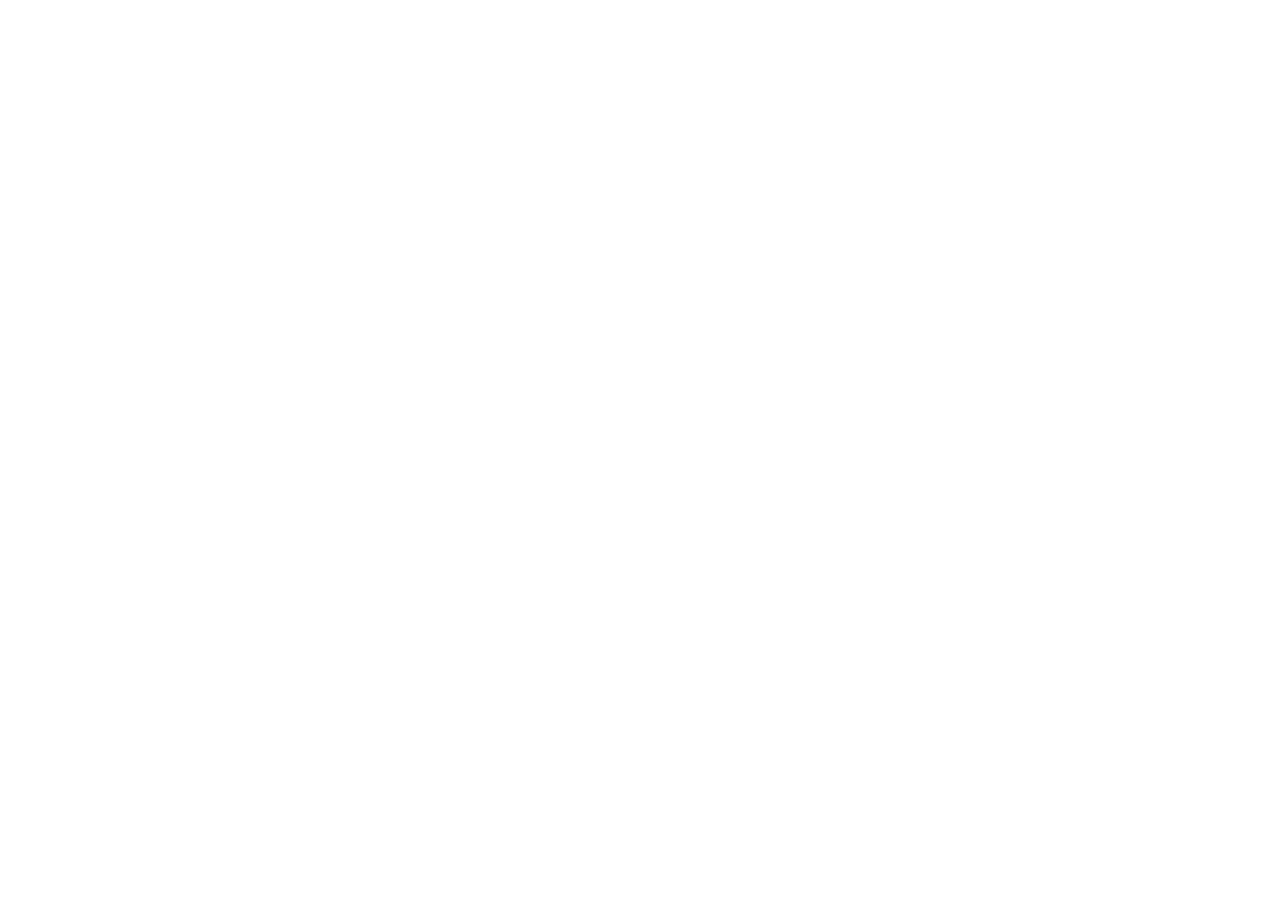
==== index.html @ 0fc5a95e "initial file" ====
<!DOCTYPE html>
<html lang="en">
<head>
    <meta charset="UTF-8">
    <meta http-equiv="X-UA-Compatible" content="IE=edge">
    <meta name="viewport" content="width=device-width, initial-scale=1.0">
    <title>Apple Slice</title>
</head>
<body>
    
</body>
</html>
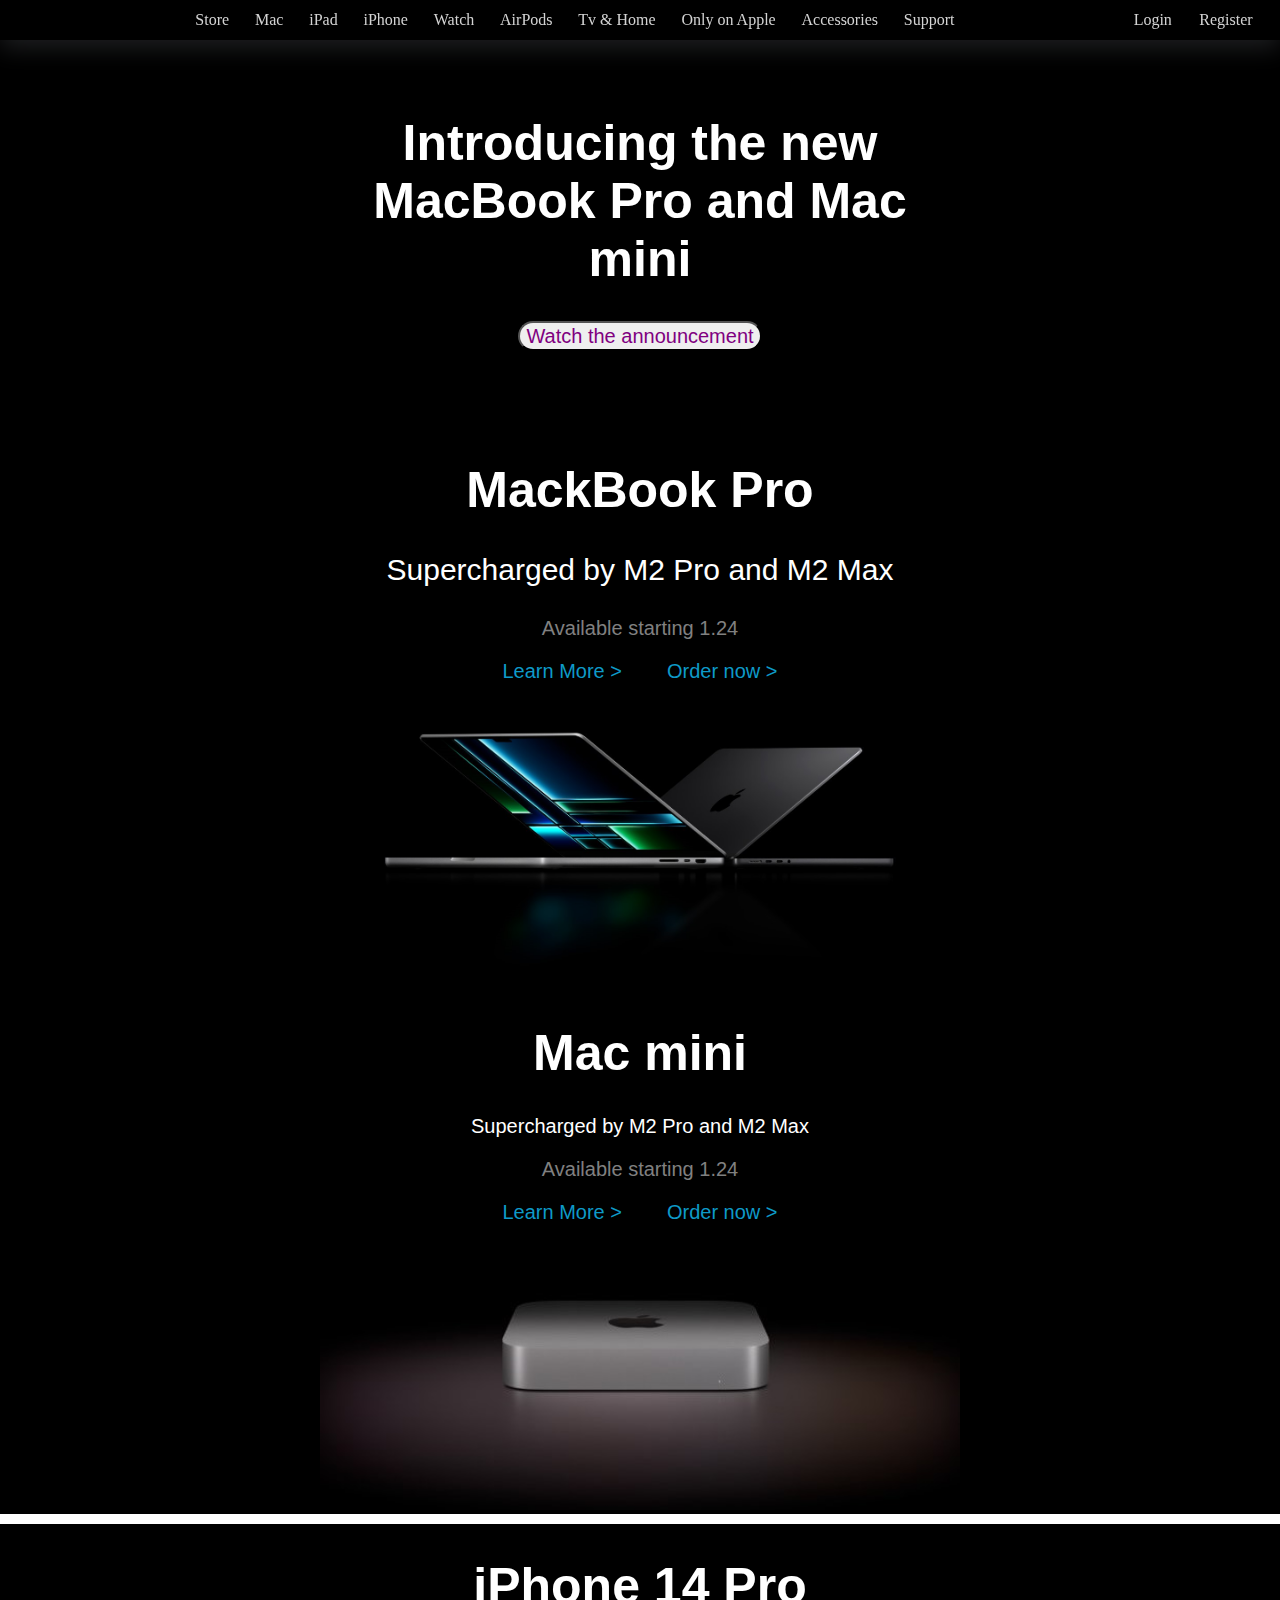
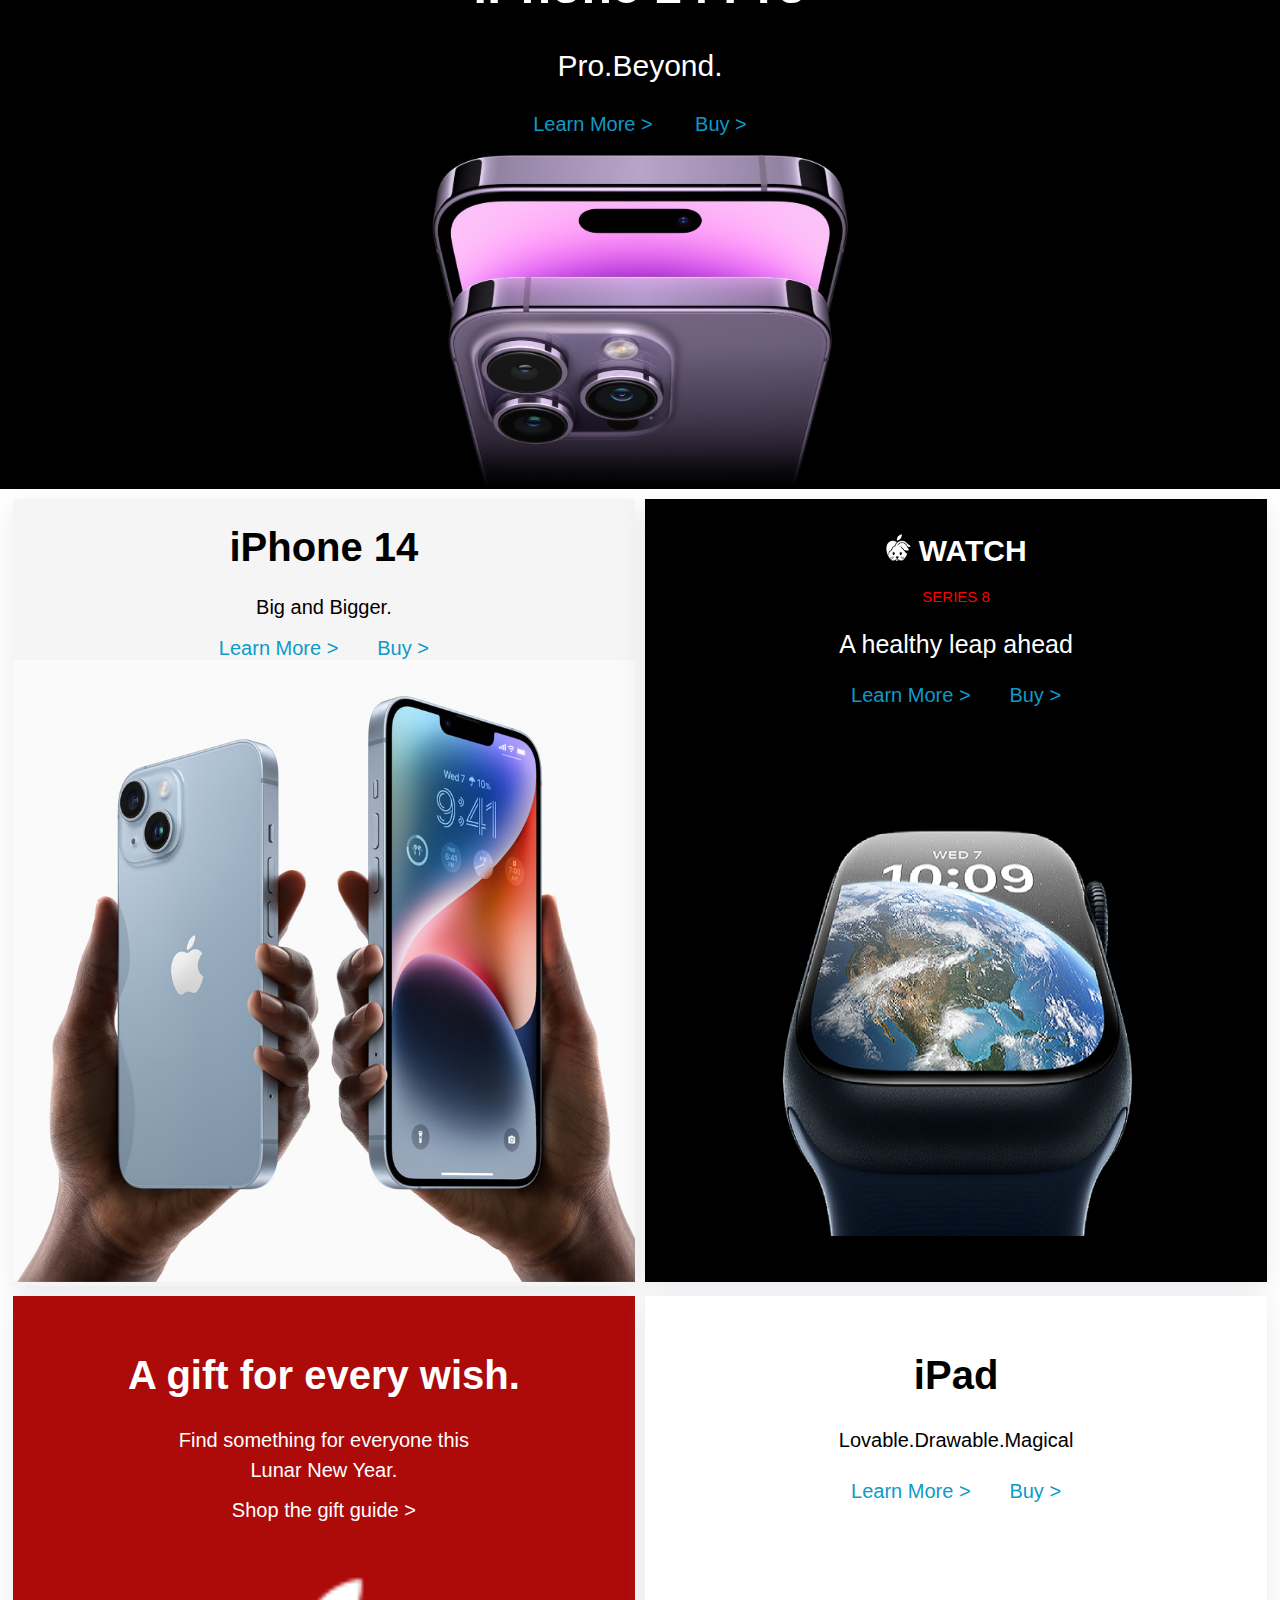
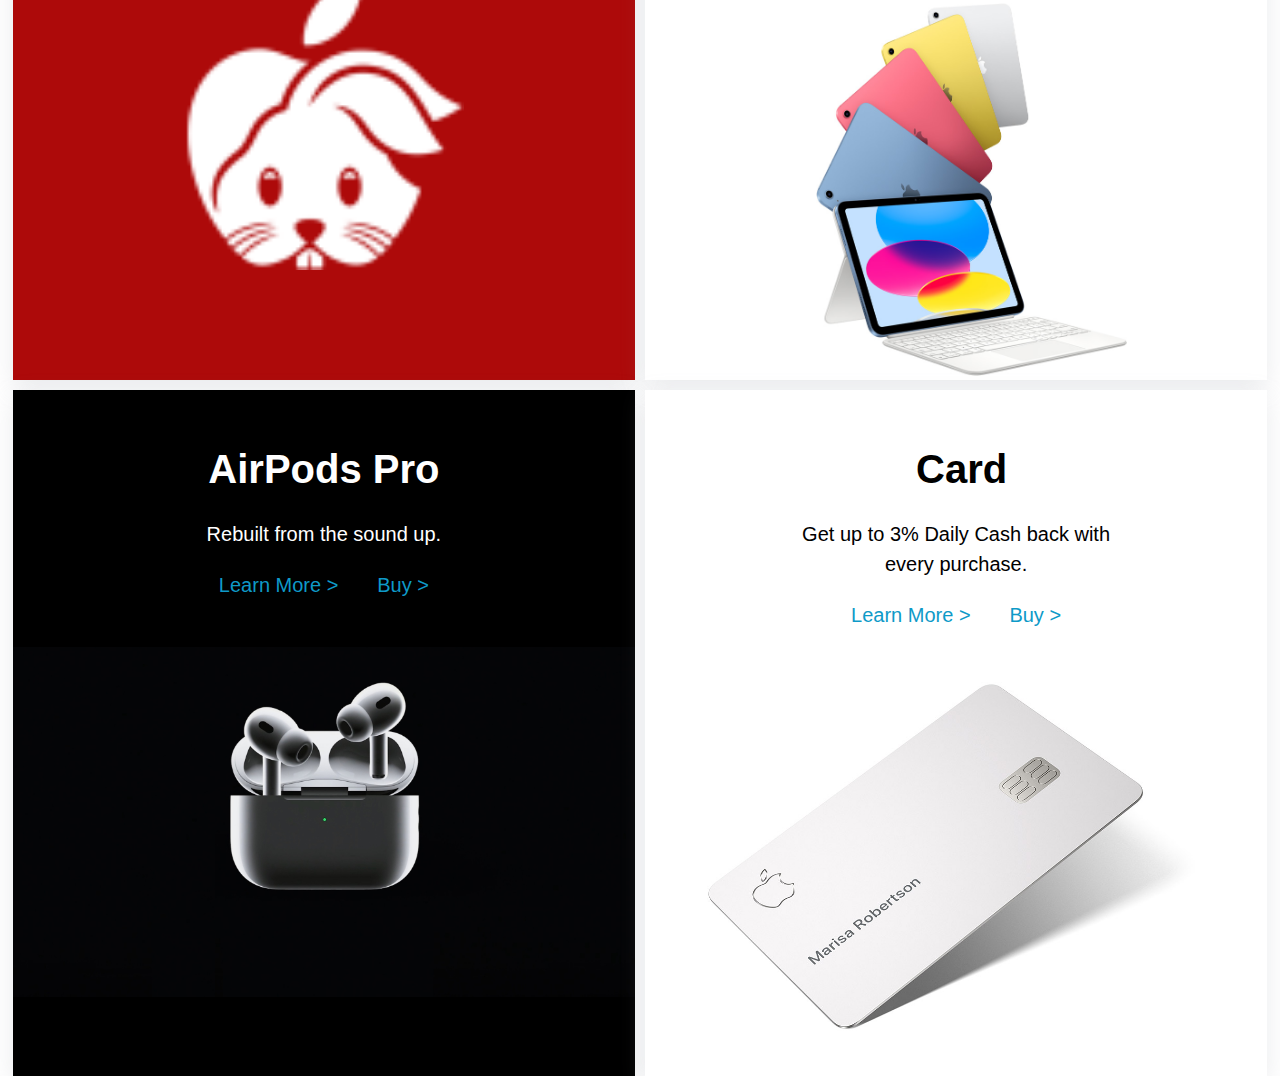
==== commit b3f9dfba: "Day-2 work" ====
--- a/index.html
+++ b/index.html
@@ -5,8 +5,157 @@
     <meta http-equiv="X-UA-Compatible" content="IE=edge">
     <meta name="viewport" content="width=device-width, initial-scale=1.0">
     <title>Apple Slice</title>
+    <link rel="stylesheet" href="style.css">
 </head>
 <body>
-    
+   
+    <!-- Nav _bar section  -->
+    <div class="nav">
+
+        <div>
+            <a href="index.html"><img src="https://encrypted-tbn0.gstatic.com/images?q=tbn:ANd9GcQSc2hYe2AJumrwMWITtj6siJEvvsmuAD-DZg&usqp=CAU" alt=""></a>
+        </div>
+        <div>
+            <a href="#">Store</a>
+            <a href="#">Mac</a>
+            <a href="#">iPad</a>
+            <a href="#">iPhone</a>
+            <a href="#">Watch</a>
+            <a href="#">AirPods</a>
+            <a href="#">Tv & Home</a>
+            <a href="#">Only on Apple</a>
+            <a href="#">Accessories</a>
+            <a href="#">Support</a> 
+        </div>
+        <div>
+            <img src="https://encrypted-tbn0.gstatic.com/images?q=tbn:ANd9GcRdVlORDmrOxH4MVlKzltXqwftvhRflN_vp7rpO8hmR8EfSs2rVssZeR1Rlc7HZNTLRSgk&usqp=CAU" alt="">
+        </div>
+        <div>
+            <a href="#">Login</a>
+            <a href="#">Register</a>
+        </div> 
+            
+    </div>
+
+    <!-- Top - section -->
+    <div class="topcont">
+
+        <div class="cont">
+            <div>
+                <h1>Introducing the new MacBook Pro and Mac mini</h1>
+                <button>Watch the announcement</button>
+            </div>
+            <div>
+                <h1>MackBook Pro</h1>
+                <p>Supercharged by M2 Pro and M2 Max</p>
+                <p>Available starting 1.24</p>
+                <div>
+                    <a href="#">Learn More ></a>
+                    <a href="#">Order now ></a>
+                </div>
+                <img src="/mac.jpg" alt="">
+            </div>
+
+            <div>
+                <h1>Mac mini</h1>
+                <p>Supercharged by M2 Pro and M2 Max</p>
+                <p>Available starting 1.24</p>
+                <div>
+                    <a href="#">Learn More ></a>
+                    <a href="#">Order now ></a>
+                </div>
+                <img src="/macmini.jpg" alt="">
+            </div>
+
+        </div>
+
+    </div>
+
+    <div class="cont2">
+        <div>
+            <h1>iPhone 14 Pro</h1>
+            <p>Pro.Beyond.</p>
+            <div>
+                <a href="#">Learn More ></a>
+                <a href="#">Buy ></a>
+            </div>
+            <img src="/iphone14.jpg" alt="">
+        </div>
+    </div>
+
+    <!-- Mid - section -->
+
+    <div class="midcont">
+        <div>
+            <h1>iPhone 14</h1>
+            <p>Big and Bigger.</p>
+            <div>
+                <a href="#">Learn More ></a>
+                <a href="#">Buy ></a>
+            </div>
+            <img src="/iPhone-14.jpg" alt="">
+        </div>
+
+        <div>
+            <h1><img src="/apple.jpg" alt=""> WATCH</h1>
+            <p>SERIES 8</p>
+            <P>A healthy leap ahead</P>
+            <div>
+                <a href="#">Learn More ></a>
+                <a href="#">Buy ></a>
+            </div>
+            <img src="/watch.png" alt="">
+        </div>
+
+        <div>
+            <h1>A gift for every wish.</h1>
+            <P>Find something for everyone this Lunar New Year.</P>
+            <p>Shop the gift guide ></p>
+            <img src="/apple.jpg" alt="">
+        </div>
+
+        <div>
+            <h1>iPad</h1>
+            <P>Lovable.Drawable.Magical</P>
+            <div>
+                <a href="#">Learn More ></a>
+                <a href="#">Buy ></a>
+            </div>
+            <img src="/ipad.jpg" alt="">
+        </div>
+
+        <div>
+            <h1>AirPods Pro</h1>
+            <P>Rebuilt from the sound up.</P>
+            <div>
+                <a href="#">Learn More ></a>
+                <a href="#">Buy ></a>
+            </div>
+            <img src="/Airpodpro.jpeg" alt="">
+        </div>
+
+        <div>
+            <h1><img src="https://upload.wikimedia.org/wikipedia/commons/thumb/f/fa/Apple_logo_black.svg/1667px-Apple_logo_black.svg.png" alt=""> Card</h1>
+            <P>Get up to 3% Daily Cash back with every purchase.</P>
+            <div>
+                <a href="#">Learn More ></a>
+                <a href="#">Buy ></a>
+            </div>
+            <img src="/apple-credit-card.jpg" alt="">
+        </div>
+
+       
+    </div>
+   
+
 </body>
-</html>+</html>
+
+<!-- <script>
+
+    let imgclick=document.getElementById("home");
+    imgclick.addEventListener("click", function(){
+        
+    })
+
+</script> -->--- a/style.css
+++ b/style.css
@@ -0,0 +1,497 @@
+body {
+    margin: 0px;
+    padding: 0px;
+}
+.topcont{
+    background-color: black;
+    display: block;
+    align-items: center;
+    margin: auto;
+    width: 100%;
+}
+.nav{
+    position: fixed;
+    background-color: black;
+    width: 100%;
+    height: 40px;
+    display: flex;
+    margin: auto;
+    justify-content: space-around;
+    align-items: center;
+    box-shadow: rgba(149, 157, 165, 0.2) 0px 8px 24px;
+    /* border: 2px solid red ; */
+   
+}
+ .nav > div:nth-child(1){
+    width: 6%;
+    height: 40px;
+    text-align: center; 
+} 
+.nav > div:nth-child(1) > a > img{
+    width: 30%;
+}
+.nav > div:nth-child(1) > img:hover{
+    cursor: pointer;
+}
+.nav > div:nth-child(2){
+    display: flex;
+    justify-content: space-evenly;
+    align-items: center;
+    margin: auto;
+    width: 70%;
+    margin-left: 100px;
+}
+
+.nav > div:nth-child(2) > a{
+    text-decoration: none;
+    color: lightgray;
+}
+.nav > div:nth-child(2) > a:hover{
+    color: white;
+} 
+.nav > div:nth-child(3){
+    text-align: center;
+    display: flex;
+    justify-content: center;
+    align-items: center;
+    width: 10%;
+}
+.nav > div:nth-child(3) > img{
+    width:20%;
+}
+
+.nav > div:nth-child(4){
+    width: 15%;
+    margin-left: 10px;
+    display: flex;
+    justify-content: space-evenly;
+    align-items: center;
+}
+.nav > div:nth-child(4) >a {
+    text-decoration: none;
+    color: lightgray;
+}
+
+.nav > div:nth-child(4) > a:hover{
+    color: green;
+} 
+
+.cont{
+    text-align: center;
+    margin: auto;
+    padding: 80px 80px 0px 80px;
+    width: 50%;
+    /* border: 2px solid red; */
+}
+.cont > div:nth-child(1){
+    margin: auto;
+    /* border: 1px solid green; */
+    padding-bottom: 10px;
+    text-align: center;
+}
+.cont h1{
+    color: white;
+    font-family: Arial, Helvetica, sans-serif;
+    font-size: 50px;
+}
+.cont button{
+    /* background-image:inherit; */
+    border-radius: 20px;
+    /* border:2px solid red;  */
+    color: purple;
+    height: 30px;
+    font-size: 20px;
+    font-weight: 15px;
+    font-family: Arial, Helvetica, sans-serif;
+}
+
+.cont button:hover{
+    background-color: white;
+    color: black;
+    border: none;
+}
+.cont > div:nth-child(2){
+    /* border:2px solid blue; */
+    margin-top: 100px;
+    text-align: center;
+}
+.cont > div:nth-child(2) > h1 + p {
+    color: white;
+    font-size: 30px;
+    font-family: Arial, Helvetica, sans-serif;
+}
+.cont > div:nth-child(2) > h1 + p + p {
+    color: gray;
+    font-size: 20px;
+    font-family: Arial, Helvetica, sans-serif;
+}
+
+.cont > div:nth-child(2) > div{
+    /* border: 1px solid red; */
+    width: 50%;
+    margin: auto;
+    display: flex;
+    justify-content: space-around;
+}
+.cont > div:nth-child(2) > div > a{
+    text-decoration: none;
+    font-size: 20px;
+    font-family: Arial, Helvetica, sans-serif;
+    color: rgb(14, 154, 200);
+}
+.cont > div:nth-child(2) > div > a:hover{
+    text-decoration: underline;
+}
+.cont > div:nth-child(2) > img{
+    width: 100%;
+}
+
+.cont > div:nth-child(3){
+    /* border:2px solid blue; */
+    margin-top: 25px;
+    text-align: center;
+}
+.cont > div:nth-child(3) > h1 + p {
+    color: white;
+    font-size: 20px;
+    font-family: Arial, Helvetica, sans-serif;
+}
+.cont > div:nth-child(3) > h1 + p + p {
+    color: gray;
+    font-size: 20px;
+    font-family: Arial, Helvetica, sans-serif;
+}
+
+.cont > div:nth-child(3) > div{
+    /* border: 1px solid red; */
+    width: 50%;
+    margin: auto;
+    display: flex;
+    justify-content: space-around;
+}
+.cont > div:nth-child(3) > div > a{
+    text-decoration: none;
+    font-size: 20px;
+    font-family: Arial, Helvetica, sans-serif;
+    color: rgb(14, 154, 200);
+}
+.cont > div:nth-child(3) > div > a:hover{
+    text-decoration: underline;
+}
+.cont > div:nth-child(3) > img{
+    width: 100%;
+}
+
+.cont2{
+    background-color: black;
+    /* border: 2px solid red; */
+    display: flex;
+    flex-direction: column;
+    align-items: center;
+    justify-content: center;
+    margin: 10px auto;
+    width: 100%;
+}
+
+.cont2 > div{
+    /* border: 1px solid green; */
+    width: 50%;
+    text-align: center;
+}
+
+.cont2 > div > h1{
+    color: white;
+    font-size: 50px;
+    font-family: Arial, Helvetica, sans-serif;
+}
+.cont2 > div > p{
+    color: white;
+    font-size: 30px;
+    font-family: Arial, Helvetica, sans-serif;
+}
+.cont2 > div > div{
+    width: 40%;
+    margin: auto;
+    display: flex;
+    justify-content: space-around;
+}
+.cont2 > div > div > a{
+    text-decoration: none;
+    font-size: 20px;
+    font-family: Arial, Helvetica, sans-serif;
+    color: rgb(14, 154, 200);
+}
+.cont2 > div > div > a:hover{
+    text-decoration: underline;
+}
+.cont2 > div > img{
+    width: 100%;
+}
+
+.midcont{
+    display: grid;
+    margin: auto;
+    grid-template-columns: repeat(2,1fr);
+    /* grid-template-rows: repeat(3,1fr); */
+    width: 98%;
+    gap: 10px;
+}
+.midcont > div:nth-child(1){
+    box-shadow: rgba(149, 157, 165, 0.2) 0px 8px 24px;
+    text-align: center;
+    /* border: 1px solid red; */
+    background-color: whitesmoke;
+   
+}
+.midcont > div:nth-child(1) > h1{
+    color: black;
+    font-family: Arial, Helvetica, sans-serif;
+    font-size: 40px;
+}
+.midcont > div:nth-child(1) > p{
+    color: black;
+    font-size: 20px;
+    font-family: Arial, Helvetica, sans-serif;
+    line-height: 20px;
+}
+.midcont > div:nth-child(1) > div {
+    width: 40%;
+    margin: auto;
+    display: flex;
+    justify-content: space-around;
+}
+.midcont > div:nth-child(1) > div > a{
+    text-decoration: none;
+    font-size: 20px;
+    font-family: Arial, Helvetica, sans-serif;
+    color: rgb(14, 154, 200);
+}
+.midcont > div:nth-child(1) > div > a:hover{
+    text-decoration: underline;
+}
+.midcont > div:nth-child(1) > img{
+    width: 100%;
+ }
+
+ .midcont > div:nth-child(2){
+    box-shadow: rgba(149, 157, 165, 0.2) 0px 8px 24px;
+    text-align: center;
+    /* border: 1px solid red; */
+    background-color: black;
+    padding-top: 15px;
+    margin-bottom: 4px;
+}
+.midcont > div:nth-child(2) > h1{
+    color: white;
+    font-family: Arial, Helvetica, sans-serif;
+    font-size: 30px;
+}
+.midcont > div:nth-child(2) > h1 > img{
+    width: 25px;
+}
+.midcont > div:nth-child(2) > p{
+    color: red;
+    font-size: 15px;
+    font-family: Arial, Helvetica, sans-serif;
+}
+.midcont > div:nth-child(2) > p ~ p{
+    color: white;
+    font-size: 25px;
+    font-family: Arial, Helvetica, sans-serif;
+}
+.midcont > div:nth-child(2) > div {
+    width: 40%;
+    margin: auto;
+    display: flex;
+    justify-content: space-around;
+}
+.midcont > div:nth-child(2) > div > a{
+    text-decoration: none;
+    font-size: 20px;
+    font-family: Arial, Helvetica, sans-serif;
+    color: rgb(14, 154, 200);
+}
+.midcont > div:nth-child(2) > div > a:hover{
+    text-decoration: underline;
+}
+.midcont > div:nth-child(2) > img{
+    width: 100%;
+ }
+
+.midcont > div:nth-child(3){
+    box-shadow: rgba(149, 157, 165, 0.2) 0px 8px 24px;
+    text-align: center;
+    /* border: 1px solid red; */
+    background-color: rgb(173, 10, 10);
+    padding-top: 30px;
+}
+.midcont > div:nth-child(3) > h1{
+    color: white;
+    font-family: Arial, Helvetica, sans-serif;
+    font-size: 40px;
+}
+.midcont > div:nth-child(3) > p{
+    color:white;
+    font-size: 20px;
+    font-family: Arial, Helvetica, sans-serif;
+    line-height: 30px;
+    width: 50%;
+    margin: auto;
+}
+.midcont > div:nth-child(3) > p + p {
+    margin-top: 10px;
+    color:white;
+    font-size: 20px;
+    font-family: Arial, Helvetica, sans-serif;
+}
+.midcont > div:nth-child(3) > p + p:hover {
+    text-decoration:underline;
+}
+.midcont > div:nth-child(3) > img {
+    margin-top: 50px;
+    width: 45%;
+}
+
+
+.midcont > div:nth-child(4){
+    box-shadow: rgba(149, 157, 165, 0.2) 0px 8px 24px;
+    text-align: center;
+    /* border: 1px solid red; */
+    background-color: white;
+    padding-top: 30px;
+}
+.midcont > div:nth-child(4) > h1{
+    color:black;
+    font-family: Arial, Helvetica, sans-serif;
+    font-size: 40px;
+}
+.midcont > div:nth-child(4) > p{
+    color:black;
+    font-size: 20px;
+    font-family: Arial, Helvetica, sans-serif;
+    line-height: 30px;
+    width: 50%;
+    margin: 0px auto;
+}
+
+.midcont > div:nth-child(4) > div {
+    width: 40%;
+    margin: auto;
+    display: flex;
+    justify-content: space-around;
+}
+.midcont > div:nth-child(4) > div > a{
+    text-decoration: none;
+    font-size: 20px;
+    font-family: Arial, Helvetica, sans-serif;
+    color: rgb(14, 154, 200);
+    margin-top: 25px;
+}
+.midcont > div:nth-child(4) > div > a:hover{
+    text-decoration: underline;
+}
+.midcont > div:nth-child(4) > img{
+    width: 50%;
+    margin-top: 50px;
+    padding: 50px 20px 0px 50px;
+ }
+
+ .midcont > div:nth-child(5){
+    box-shadow: rgba(149, 157, 165, 0.2) 0px 8px 24px;
+    text-align: center;
+    /* border: 1px solid red; */
+    background-color: black;
+    padding-top: 30px;
+}
+.midcont > div:nth-child(5) > h1{
+    color:white;
+    font-family: Arial, Helvetica, sans-serif;
+    font-size: 40px;
+}
+.midcont > div:nth-child(5) > p{
+    color:white;
+    font-size: 20px;
+    font-family: Arial, Helvetica, sans-serif;
+    line-height: 30px;
+    width: 50%;
+    margin: 0px auto;
+}
+
+.midcont > div:nth-child(5) > div {
+    width: 40%;
+    margin: auto;
+    display: flex;
+    justify-content: space-around;
+}
+.midcont > div:nth-child(5) > div > a{
+    text-decoration: none;
+    font-size: 20px;
+    font-family: Arial, Helvetica, sans-serif;
+    color: rgb(14, 154, 200);
+    margin-top: 25px;
+}
+.midcont > div:nth-child(5) > div > a:hover{
+    text-decoration: underline;
+}
+.midcont > div:nth-child(5) > img{
+    width: 100%;
+    margin-top: 50px;
+ }
+
+ .midcont > div:nth-child(6){
+    box-shadow: rgba(149, 157, 165, 0.2) 0px 8px 24px;
+    text-align: center;
+    /* border: 1px solid red; */
+    background-color: white;
+    padding-top: 30px;
+}
+.midcont > div:nth-child(6) > h1{
+    color:black;
+    font-family: Arial, Helvetica, sans-serif;
+    font-size: 40px;
+}
+.midcont > div:nth-child(6) > h1 > img {
+    width: 25px;
+}
+.midcont > div:nth-child(6) > p{
+    color:black;
+    font-size: 20px;
+    font-family: Arial, Helvetica, sans-serif;
+    line-height: 30px;
+    width: 50%;
+    margin: 0px auto;
+}
+
+.midcont > div:nth-child(6) > div {
+    width: 40%;
+    margin: auto;
+    display: flex;
+    justify-content: space-around;
+}
+.midcont > div:nth-child(6) > div > a{
+    text-decoration: none;
+    font-size: 20px;
+    font-family: Arial, Helvetica, sans-serif;
+    color: rgb(14, 154, 200);
+    margin-top: 25px;
+}
+.midcont > div:nth-child(6) > div > a:hover{
+    text-decoration: underline;
+}
+.midcont > div:nth-child(6) > img{
+    width: 100%;
+    margin-top: 30px;
+ }
+
+
+@media all and (min-width:100px) and (max-width:750px){
+    .nav > div:nth-child(2){
+        display: none;
+    }
+    .nav > div:nth-child(3){
+        display: none;
+    }
+    .midcont{
+        grid-template-columns: repeat(1,1fr);
+    }
+}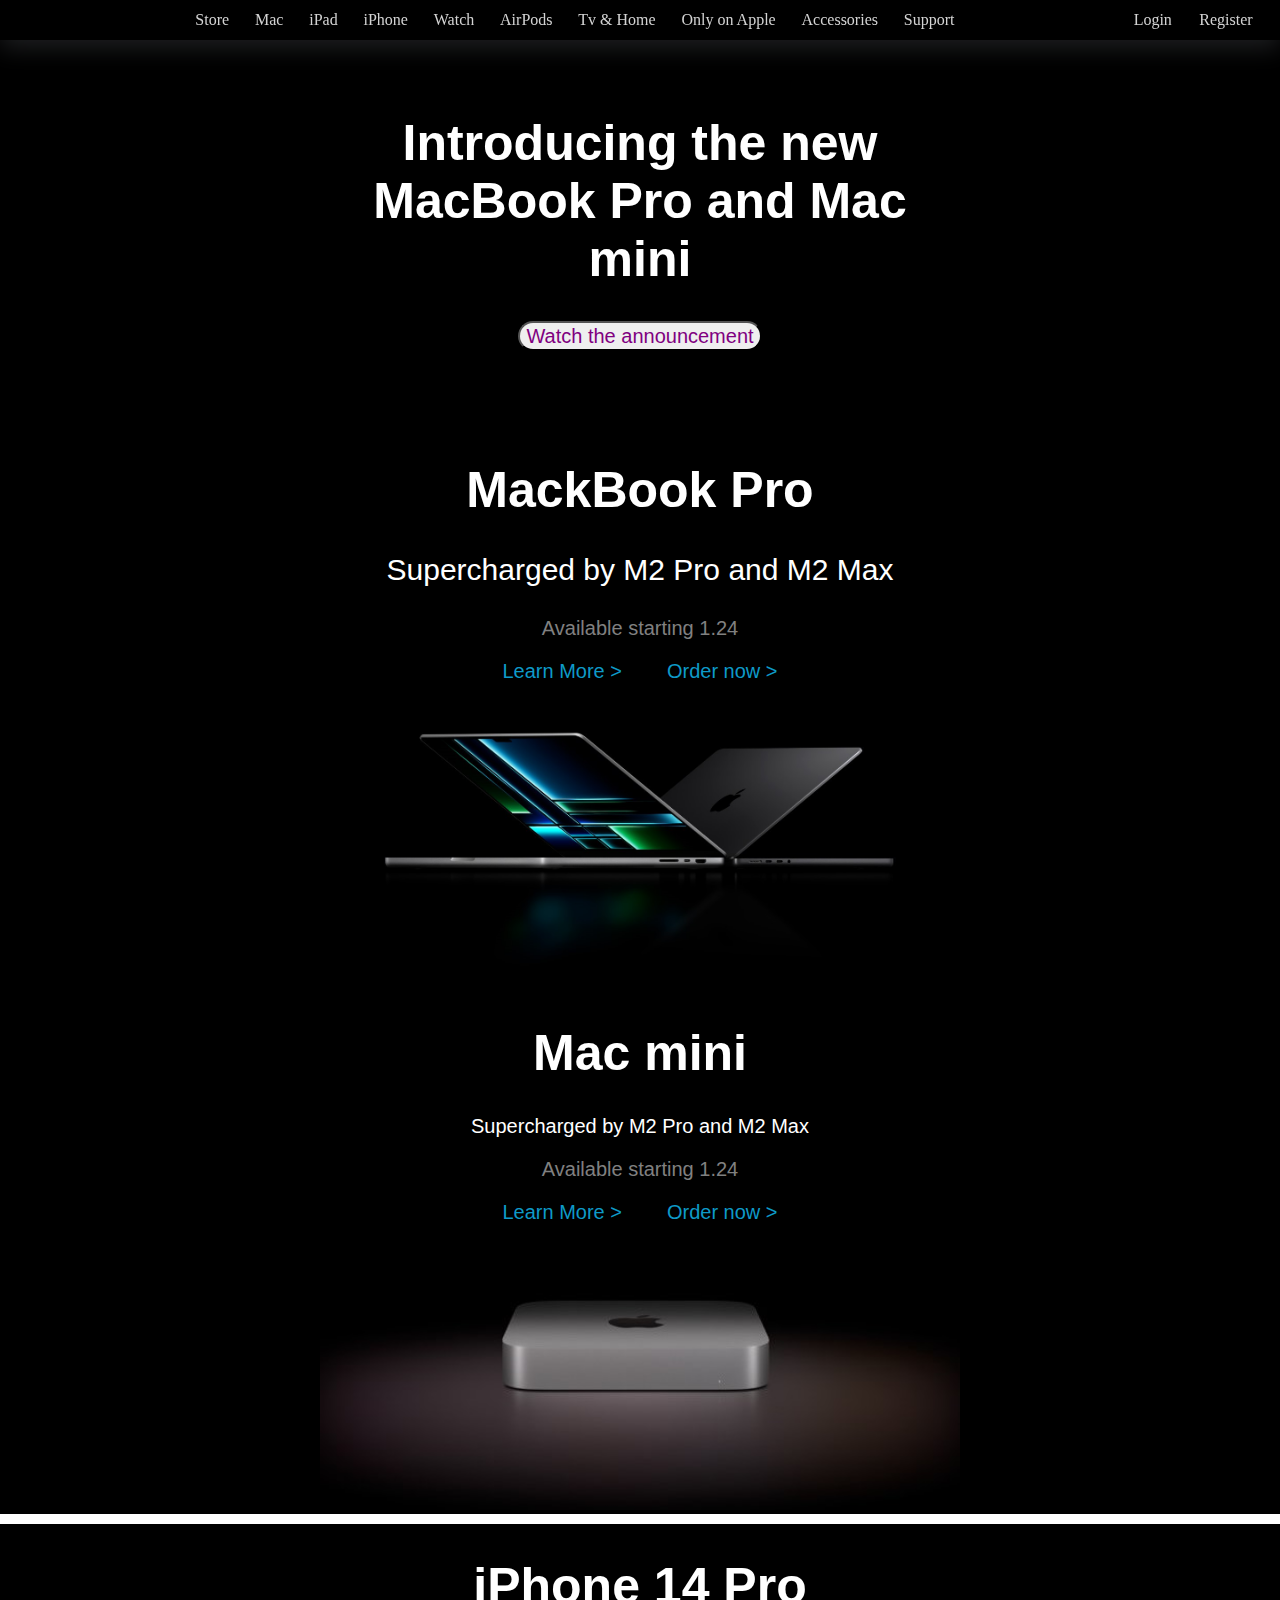
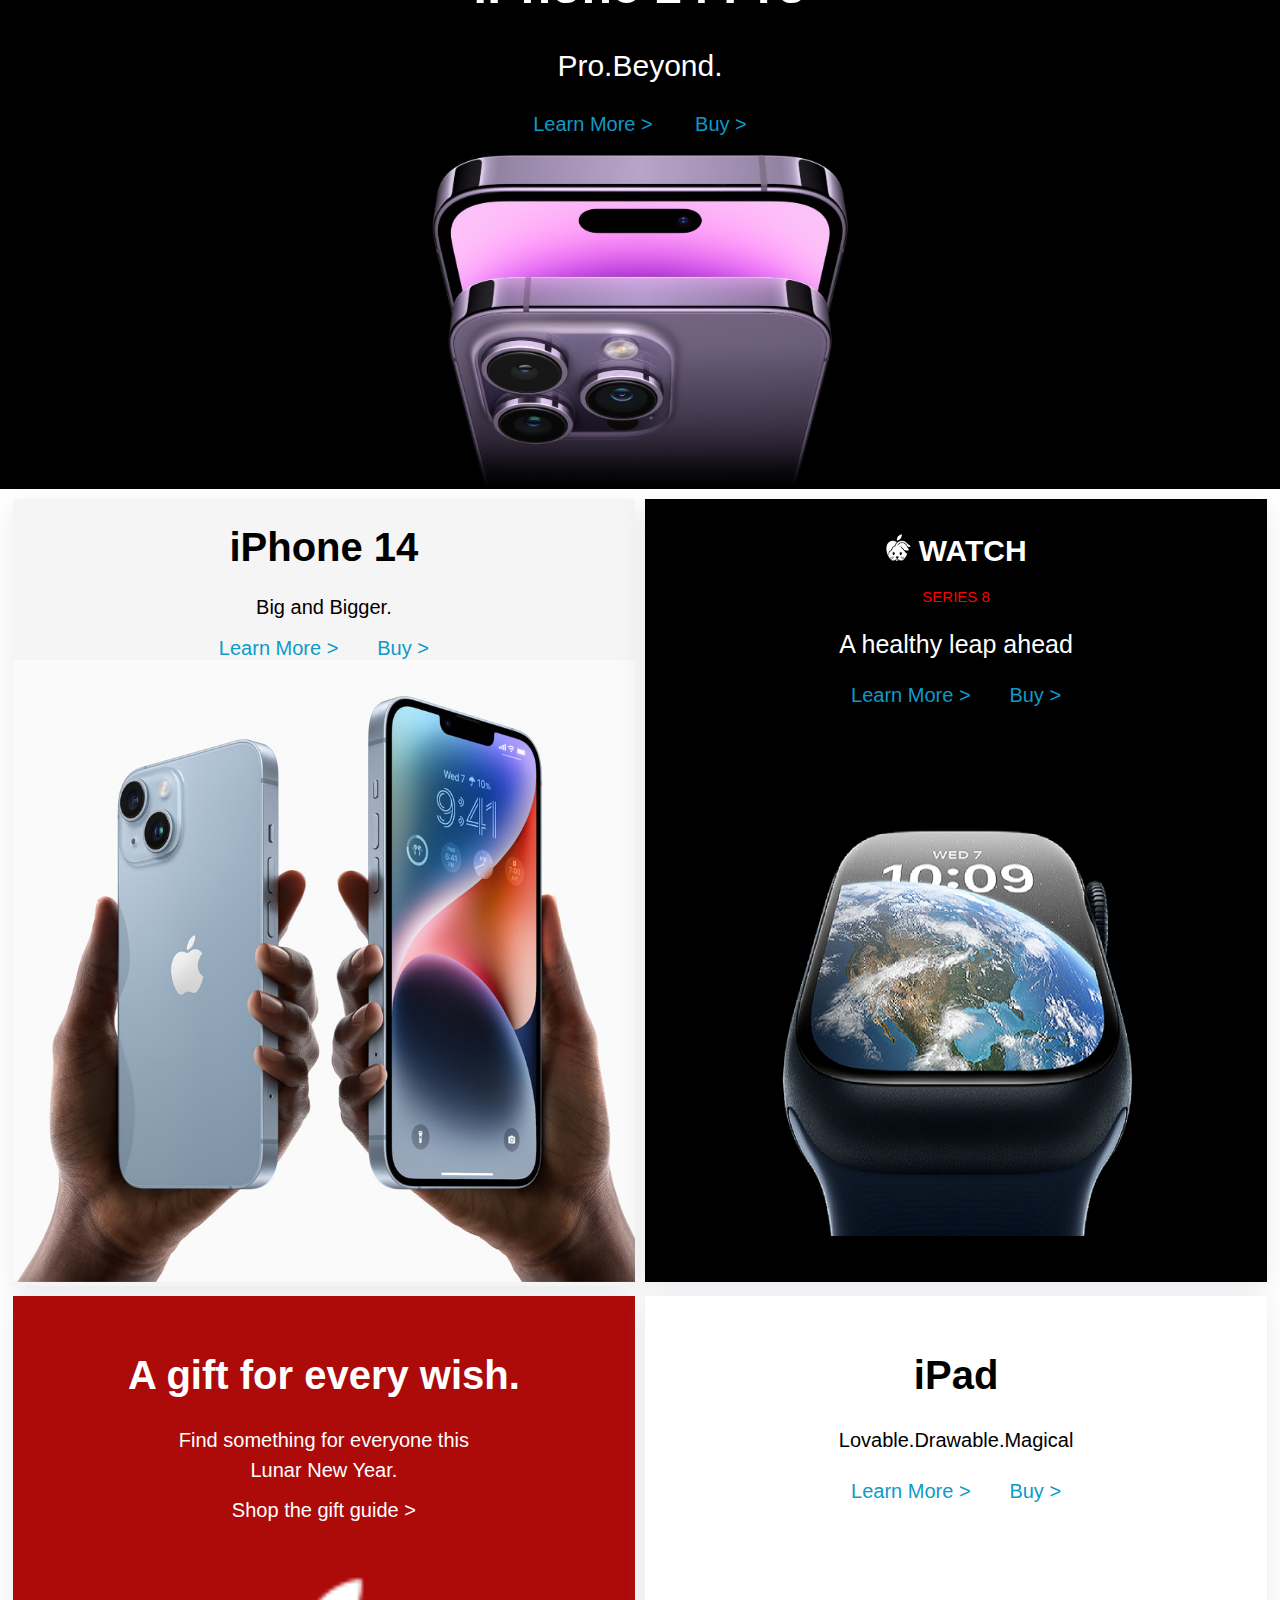
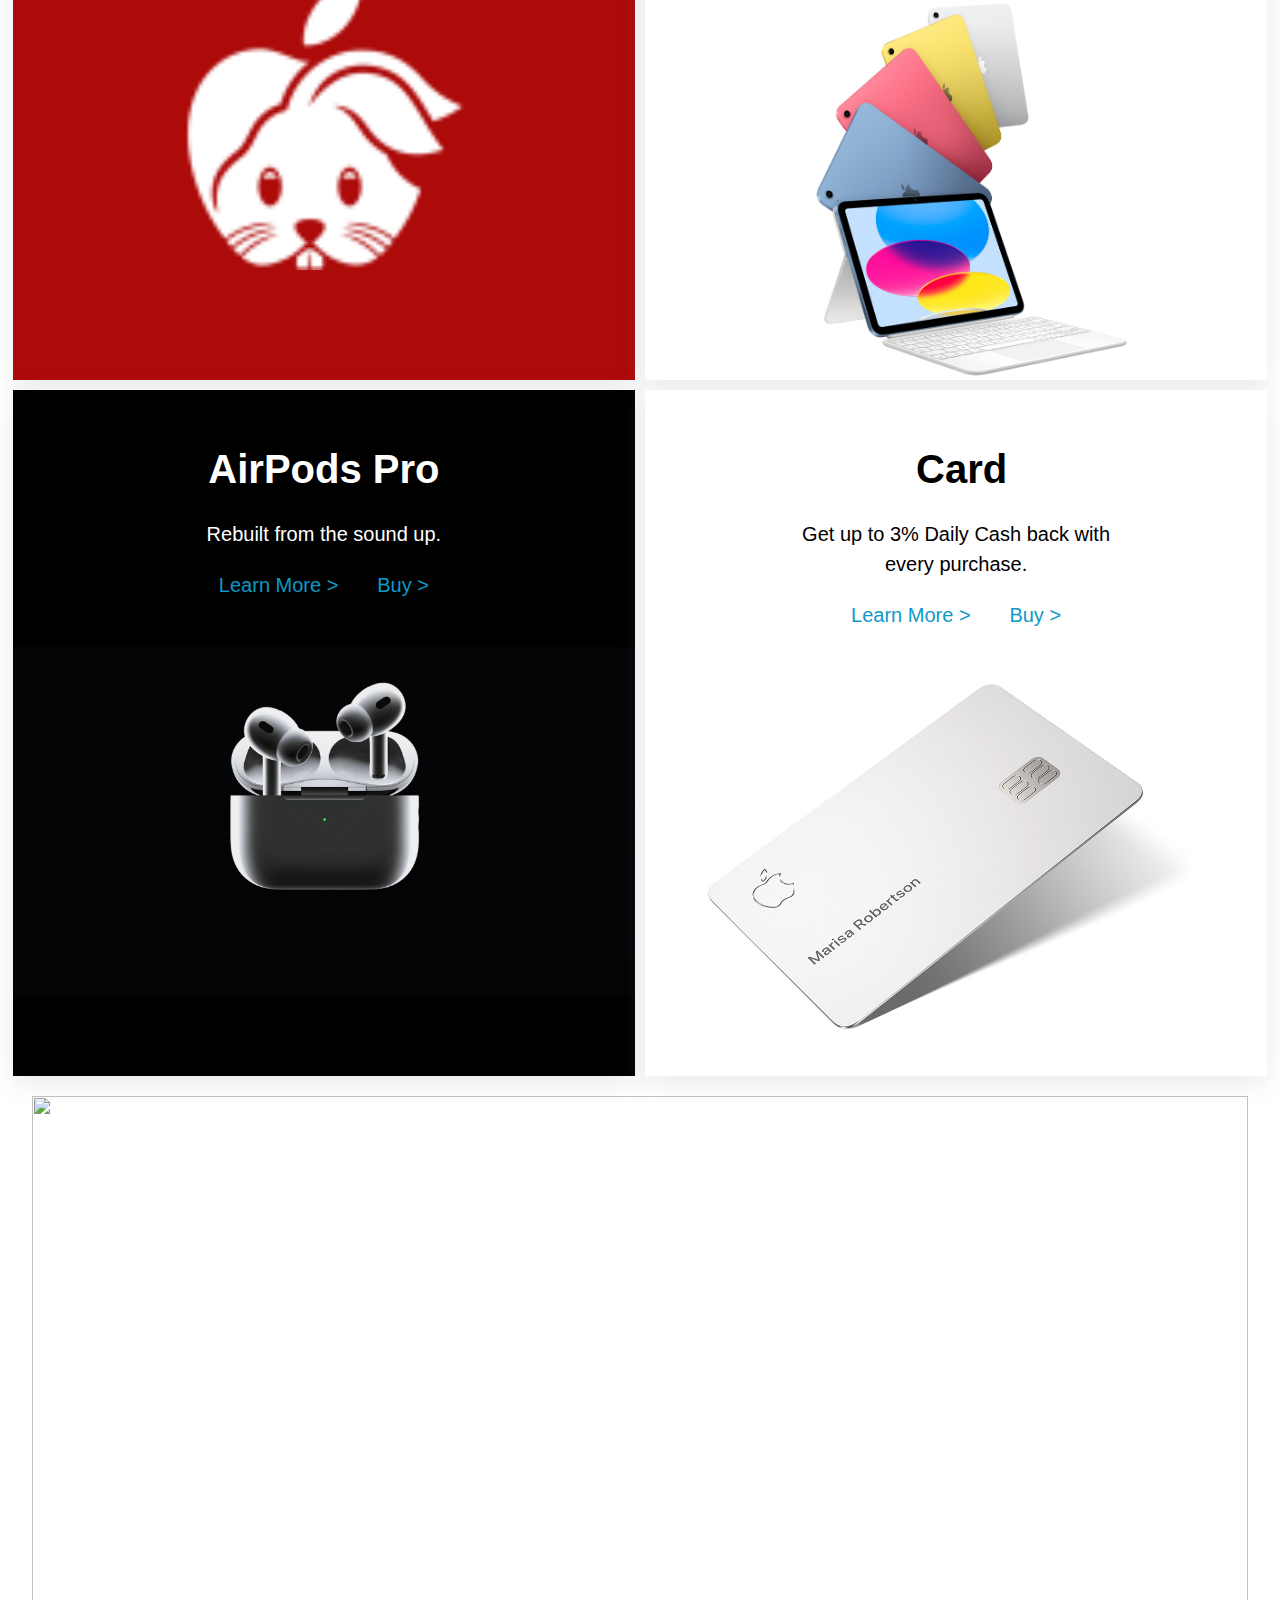
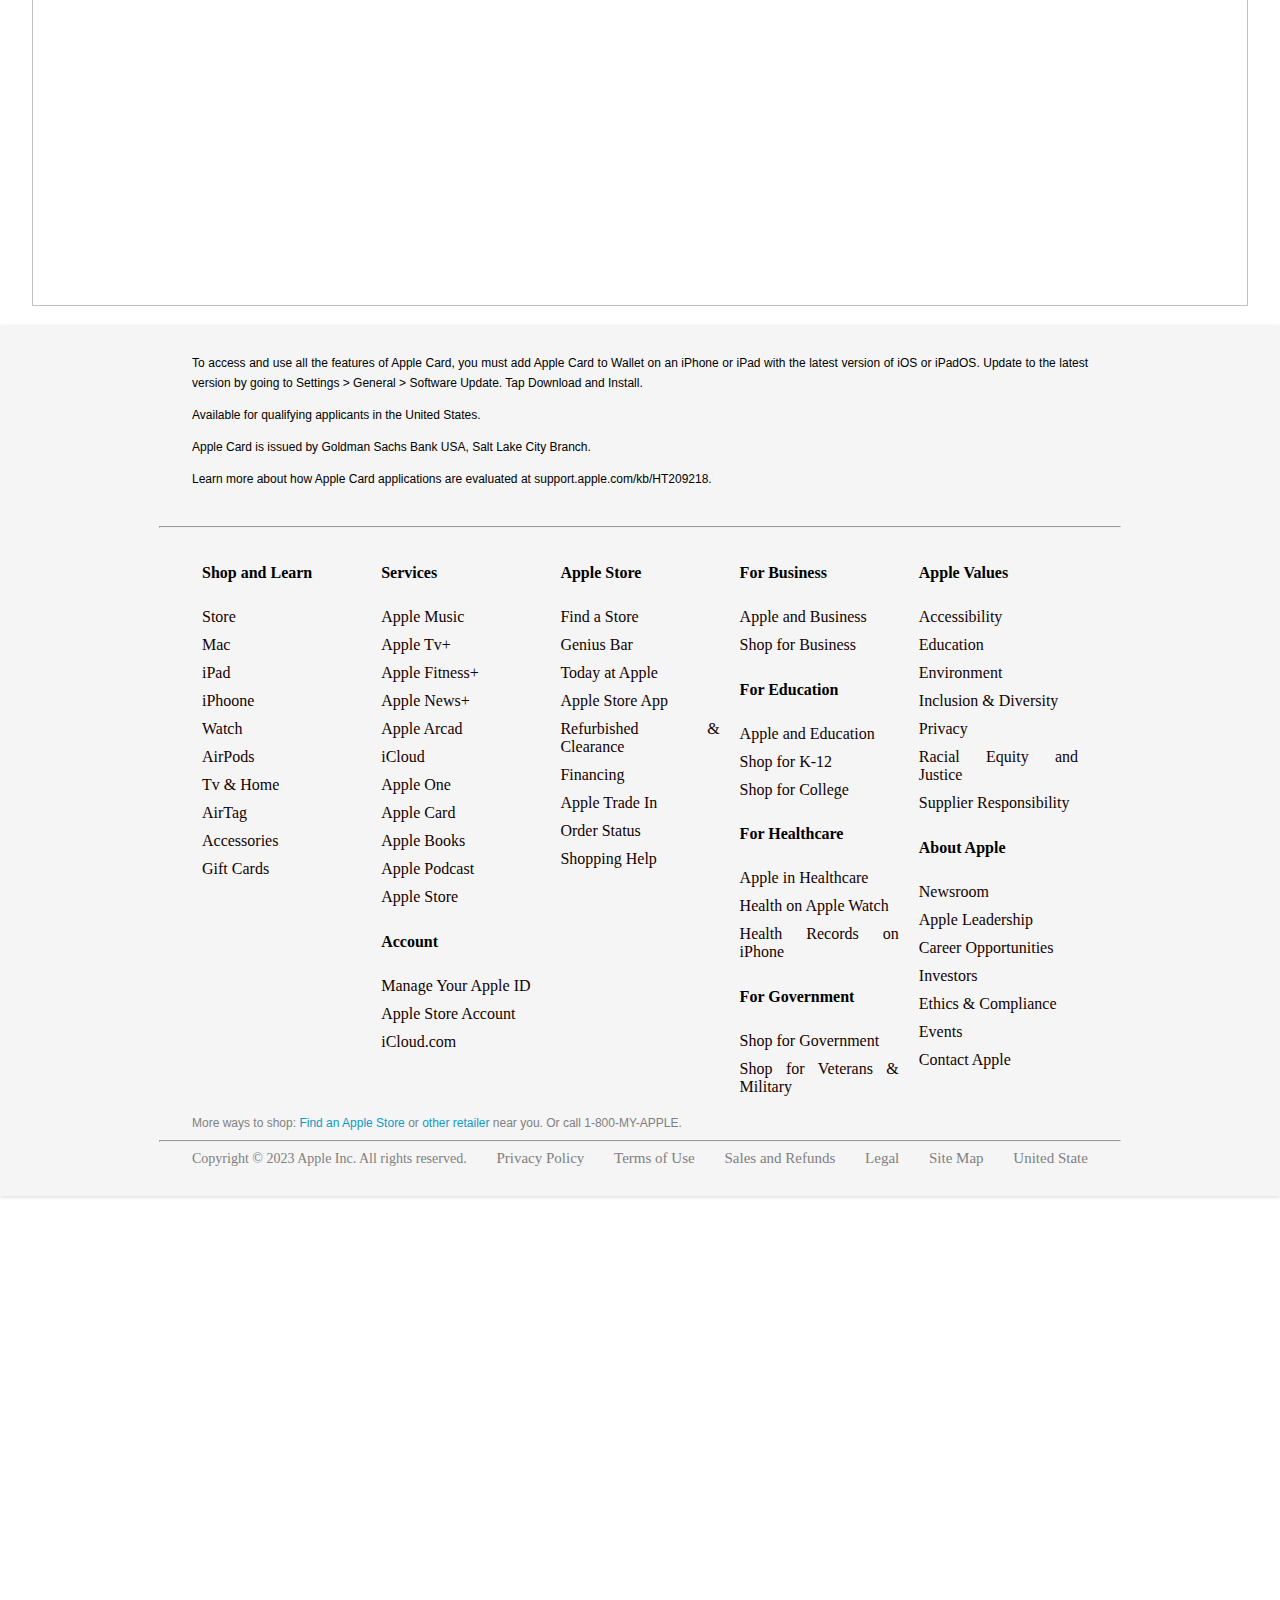
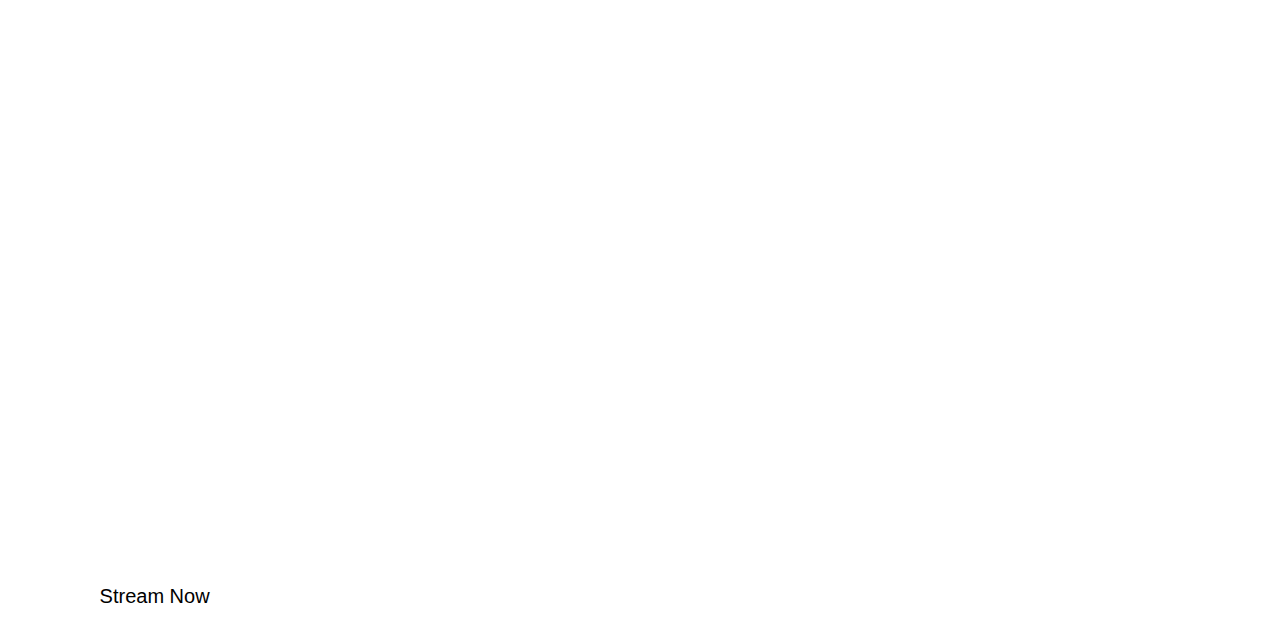
==== commit 7f44849e: "Day-3 work" ====
--- a/index.html
+++ b/index.html
@@ -53,7 +53,7 @@
                     <a href="#">Learn More ></a>
                     <a href="#">Order now ></a>
                 </div>
-                <img src="/mac.jpg" alt="">
+                <img src="./images/mac.jpg" alt="">
             </div>
 
             <div>
@@ -64,7 +64,7 @@
                     <a href="#">Learn More ></a>
                     <a href="#">Order now ></a>
                 </div>
-                <img src="/macmini.jpg" alt="">
+                <img src="./images/macmini.jpg" alt="">
             </div>
 
         </div>
@@ -79,7 +79,7 @@
                 <a href="#">Learn More ></a>
                 <a href="#">Buy ></a>
             </div>
-            <img src="/iphone14.jpg" alt="">
+            <img src="./images/iphone14.jpg" alt="">
         </div>
     </div>
 
@@ -93,25 +93,25 @@
                 <a href="#">Learn More ></a>
                 <a href="#">Buy ></a>
             </div>
-            <img src="/iPhone-14.jpg" alt="">
-        </div>
-
-        <div>
-            <h1><img src="/apple.jpg" alt=""> WATCH</h1>
+            <img src="./images/iPhone-14.jpg" alt="">
+        </div>
+
+        <div>
+            <h1><img src="./images/apple.jpg" alt=""> WATCH</h1>
             <p>SERIES 8</p>
             <P>A healthy leap ahead</P>
             <div>
                 <a href="#">Learn More ></a>
                 <a href="#">Buy ></a>
             </div>
-            <img src="/watch.png" alt="">
+            <img src="./images/watch.png" alt="">
         </div>
 
         <div>
             <h1>A gift for every wish.</h1>
             <P>Find something for everyone this Lunar New Year.</P>
             <p>Shop the gift guide ></p>
-            <img src="/apple.jpg" alt="">
+            <img src="./images/apple.jpg" alt="">
         </div>
 
         <div>
@@ -121,7 +121,7 @@
                 <a href="#">Learn More ></a>
                 <a href="#">Buy ></a>
             </div>
-            <img src="/ipad.jpg" alt="">
+            <img src="./images/ipad.jpg" alt="">
         </div>
 
         <div>
@@ -131,7 +131,7 @@
                 <a href="#">Learn More ></a>
                 <a href="#">Buy ></a>
             </div>
-            <img src="/Airpodpro.jpeg" alt="">
+            <img src="./images/Airpodpro.jpeg" alt="">
         </div>
 
         <div>
@@ -141,21 +141,149 @@
                 <a href="#">Learn More ></a>
                 <a href="#">Buy ></a>
             </div>
-            <img src="/apple-credit-card.jpg" alt="">
+            <img src="./images/apple-credit-card.jpg" alt="">
         </div>
 
        
     </div>
    
 
+    <!-- Lower Bottom Slider Section -->
+
+    <div class="lbcont">
+        <!-- Appending div here -->
+    </div>
+
+    <!-- Bottom - Section -->
+
+    <div class="bottom">
+        <div>
+            <p>To access and use all the features of Apple Card, you must add Apple Card to Wallet on an iPhone or iPad with the latest version of iOS or iPadOS. Update to the latest version by going to Settings > General > Software Update. Tap Download and Install.</p>
+            <p>Available for qualifying applicants in the United States.</p>
+            <p>Apple Card is issued by Goldman Sachs Bank USA, Salt Lake City Branch.</p>
+            <p>Learn more about how Apple Card applications are evaluated at support.apple.com/kb/HT209218.</p>
+        </div>
+        <hr>
+        <div id="links">
+
+            <div>
+                <h4>Shop and Learn</h4>
+                <a href="#">Store</a>
+                <a href="#">Mac</a>
+                <a href="#">iPad</a>
+                <a href="#">iPhoone</a>
+                <a href="#">Watch</a>
+                <a href="#">AirPods</a>
+                <a href="#">Tv & Home</a>
+                <a href="#">AirTag</a>
+                <a href="#">Accessories</a>
+                <a href="#">Gift Cards</a>
+            </div>
+
+            <div>
+                <div>
+                    <h4>Services</h4>
+                    <a href="#">Apple Music</a>
+                    <a href="#">Apple Tv+</a>
+                    <a href="#">Apple Fitness+</a>
+                    <a href="#">Apple News+</a>
+                    <a href="#">Apple Arcad</a>
+                    <a href="#">iCloud</a>
+                    <a href="#">Apple One</a>
+                    <a href="#">Apple Card</a>
+                    <a href="#">Apple Books</a>
+                    <a href="#">Apple Podcast</a>
+                    <a href="#">Apple Store</a>
+                </div>
+                <div>
+                    <h4>Account</h4>
+                    <a href="#">Manage Your Apple ID</a>
+                    <a href="#">Apple Store Account</a>
+                    <a href="#">iCloud.com</a>
+                </div>
+                
+
+            </div>
+
+            <div>
+                <h4>Apple Store</h4>
+                <a href="#">Find a Store</a>
+                <a href="#">Genius Bar</a>
+                <a href="#">Today at Apple</a>
+                <a href="#">Apple Store App</a>
+                <a href="#">Refurbished & Clearance</a>
+                <a href="#">Financing</a>
+                <a href="#">Apple Trade In</a>
+                <a href="#">Order Status</a>
+                <a href="#">Shopping Help</a>
+            </div>
+
+            <div>
+                <div>
+                    <h4>For Business</h4>
+                    <a href="#">Apple and Business</a>
+                    <a href="#">Shop for Business</a>
+                </div>
+                <div>
+                    <h4>For Education</h4>
+                    <a href="#">Apple and Education</a>
+                    <a href="#">Shop for K-12</a>
+                    <a href="#">Shop for College</a>
+                </div>
+                <div>
+                    <h4>For Healthcare</h4>
+                    <a href="#">Apple in Healthcare</a>
+                    <a href="#">Health on Apple Watch</a>
+                    <a href="#">Health Records on iPhone</a>
+                </div>
+                <div>
+                    <h4>For Government</h4>
+                    <a href="#">Shop for Government</a>
+                    <a href="#">Shop for Veterans & Military</a>
+                </div>
+            </div>
+
+            <div>
+                <div>
+                    <h4>Apple Values</h4>
+                    <a href="#">Accessibility</a>
+                    <a href="#">Education</a>
+                    <a href="#">Environment</a>
+                    <a href="#">Inclusion & Diversity</a>
+                    <a href="#">Privacy</a>
+                    <a href="#">Racial Equity and Justice</a>
+                    <a href="#">Supplier Responsibility</a>
+                </div>
+
+                <div>
+                    <h4>About Apple</h4>
+                    <a href="#">Newsroom</a>
+                    <a href="#">Apple Leadership</a>
+                    <a href="#">Career Opportunities</a>
+                    <a href="#">Investors</a>
+                    <a href="#">Ethics & Compliance</a>
+                    <a href="#">Events</a>
+                    <a href="#">Contact Apple</a>
+                </div>
+            </div>
+
+        </div>
+
+        <p>More ways to shop: <span>Find an Apple Store</span>  or <span>other retailer</span>  near you. Or call 1-800-MY-APPLE.</p>
+        <hr>
+
+        <div>
+            <p>Copyright © 2023 Apple Inc. All rights reserved.</p>
+            <a href="#">Privacy Policy</a>
+            <a href="#"> Terms of Use</a>
+            <a href="#"> Sales and Refunds</a>
+            <a href="#"> Legal</a>
+            <a href="#"> Site Map</a>
+            <a href="#">United State</a>
+        </div>
+
+    </div>
 </body>
 </html>
 
-<!-- <script>
-
-    let imgclick=document.getElementById("home");
-    imgclick.addEventListener("click", function(){
-        
-    })
-
-</script> -->+<script src="/index.js"></script>
--- a/style.css
+++ b/style.css
@@ -22,7 +22,7 @@
     /* border: 2px solid red ; */
    
 }
- .nav > div:nth-child(1){
+.nav > div:nth-child(1){
     width: 6%;
     height: 40px;
     text-align: center; 
@@ -273,7 +273,7 @@
     width: 100%;
  }
 
- .midcont > div:nth-child(2){
+.midcont > div:nth-child(2){
     box-shadow: rgba(149, 157, 165, 0.2) 0px 8px 24px;
     text-align: center;
     /* border: 1px solid red; */
@@ -396,7 +396,7 @@
     padding: 50px 20px 0px 50px;
  }
 
- .midcont > div:nth-child(5){
+.midcont > div:nth-child(5){
     box-shadow: rgba(149, 157, 165, 0.2) 0px 8px 24px;
     text-align: center;
     /* border: 1px solid red; */
@@ -438,7 +438,7 @@
     margin-top: 50px;
  }
 
- .midcont > div:nth-child(6){
+.midcont > div:nth-child(6){
     box-shadow: rgba(149, 157, 165, 0.2) 0px 8px 24px;
     text-align: center;
     /* border: 1px solid red; */
@@ -482,6 +482,141 @@
     width: 100%;
     margin-top: 30px;
  }
+
+
+.bottom{
+    background-color: whitesmoke;
+    /* border: 2px solid red; */
+    width: 100%;
+    margin: auto;
+    box-shadow: rgba(0, 0, 0, 0.16) 0px 1px 4px;
+}
+
+.bottom > div{
+    width: 70%;
+    margin: auto;
+    /* border: 2px solid green; */
+    text-align: justify;
+    padding: 15px;
+}
+.bottom > div:nth-child(1) p{
+    color: black;
+    font-size: 12px;
+    line-height: 20px;
+    font-family: Arial, Helvetica, sans-serif;
+}
+hr{
+    width: 75%;
+    margin: 10px auto 0px auto;
+    font-size: 25px;
+    font-weight: bolder;
+}
+
+#links{
+    display: flex;
+    margin: auto;
+    padding: 5px 10px;
+}
+.bottom > p {
+    width: 70%;
+    margin: auto;
+    font-family: Arial, Helvetica, sans-serif;
+    font-size: 12px;
+    color: gray;
+}
+.bottom > p > span {
+    color: rgb(14, 154, 200);
+}
+
+.bottom > div:nth-child(6){
+    display: flex;
+    margin: -20px auto;
+    width: 70%;
+    justify-content: space-between;
+    align-items: center;
+    /* border: 2px solid red; */
+    text-align: justify;
+}
+.bottom > div:nth-child(6) > a{
+    text-decoration: none;
+    color:  gray;
+    font-size: 15px;
+}
+.bottom > div:nth-child(6) > p{
+    color:  gray;
+    font-size: 14px;
+}
+.bottom > div:nth-child(6) > a:hover{
+    text-decoration: underline;
+    color:   rgb(14, 154, 200);
+}
+
+
+#links > div {
+  /* border: 2px solid black; */
+  width: 20%;
+  display: flex;
+  flex-direction: column;
+  padding: 10px;
+}
+#links > div > div{
+    /* border: 2px solid black; */
+    width: 100%;
+    display: flex;
+    flex-direction: column;
+  }
+
+#links a{
+    padding: 5px 0px;
+    text-decoration: none;
+    color: rgb(18, 2, 2);
+}
+#links a:hover{
+    text-decoration: underline;
+    color: green;
+}
+
+
+
+/* Slider */
+
+.lbcont{
+    width: 95%;
+    /* border: 2px solid red; */
+    margin: 20px auto;
+    height: 90vh;
+  
+}
+.lbcont #set{
+    width: 100%;
+    height: 90vh;
+}
+.lbcont #btn{
+    position: absolute;
+    top: 775%;
+    left: 7%;
+    color: black;
+    font-size: 20px;
+    font-family: Arial, Helvetica, sans-serif;
+    padding: 10px;
+    border: none;
+    border-radius: 15px;
+    background-color: white;
+}
+.lbcont #btn:hover{
+    background-color: red;
+    color: white;
+    font-size: 20px;
+    font-family: Arial, Helvetica, sans-serif;
+}
+.lbcont #text{
+    position: absolute;
+    top: 773%;
+    left: 20%;
+    color: white;
+}
+
+
 
 
 @media all and (min-width:100px) and (max-width:750px){
@@ -494,4 +629,6 @@
     .midcont{
         grid-template-columns: repeat(1,1fr);
     }
-}+}
+
+
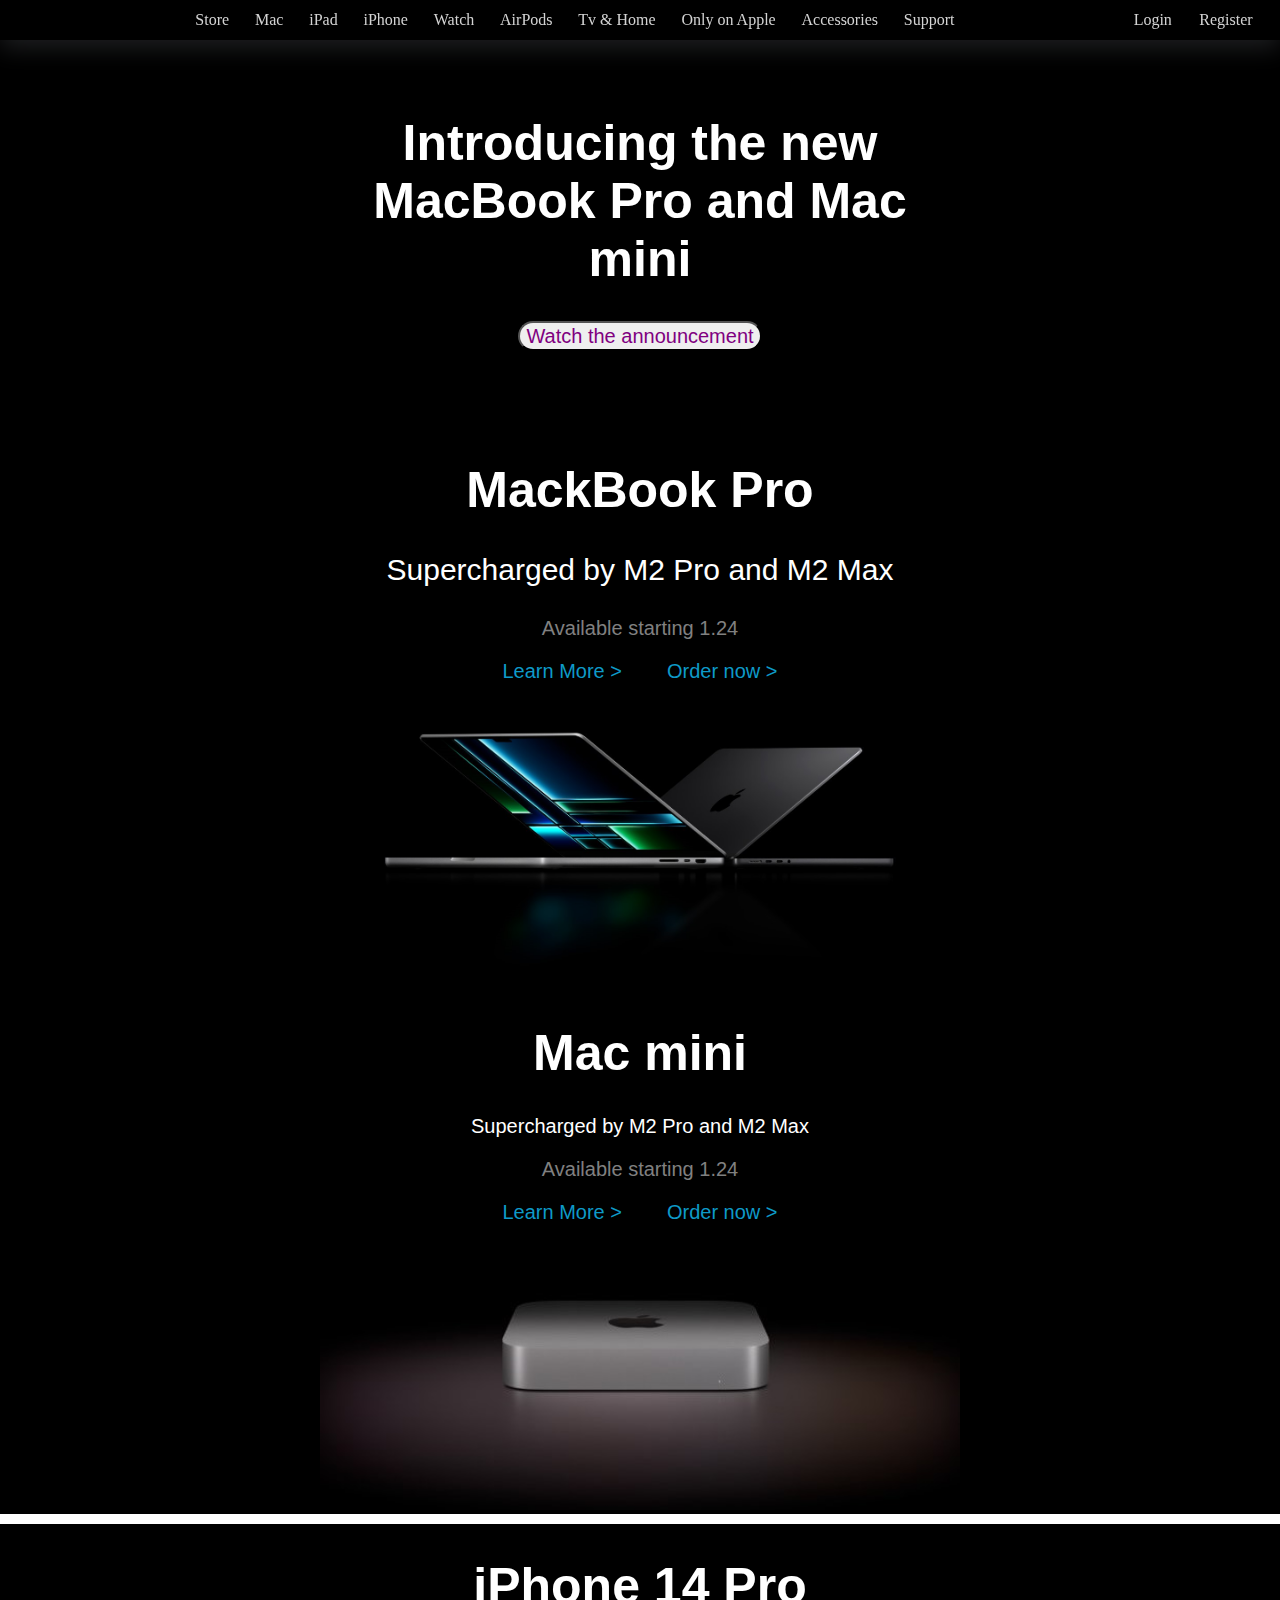
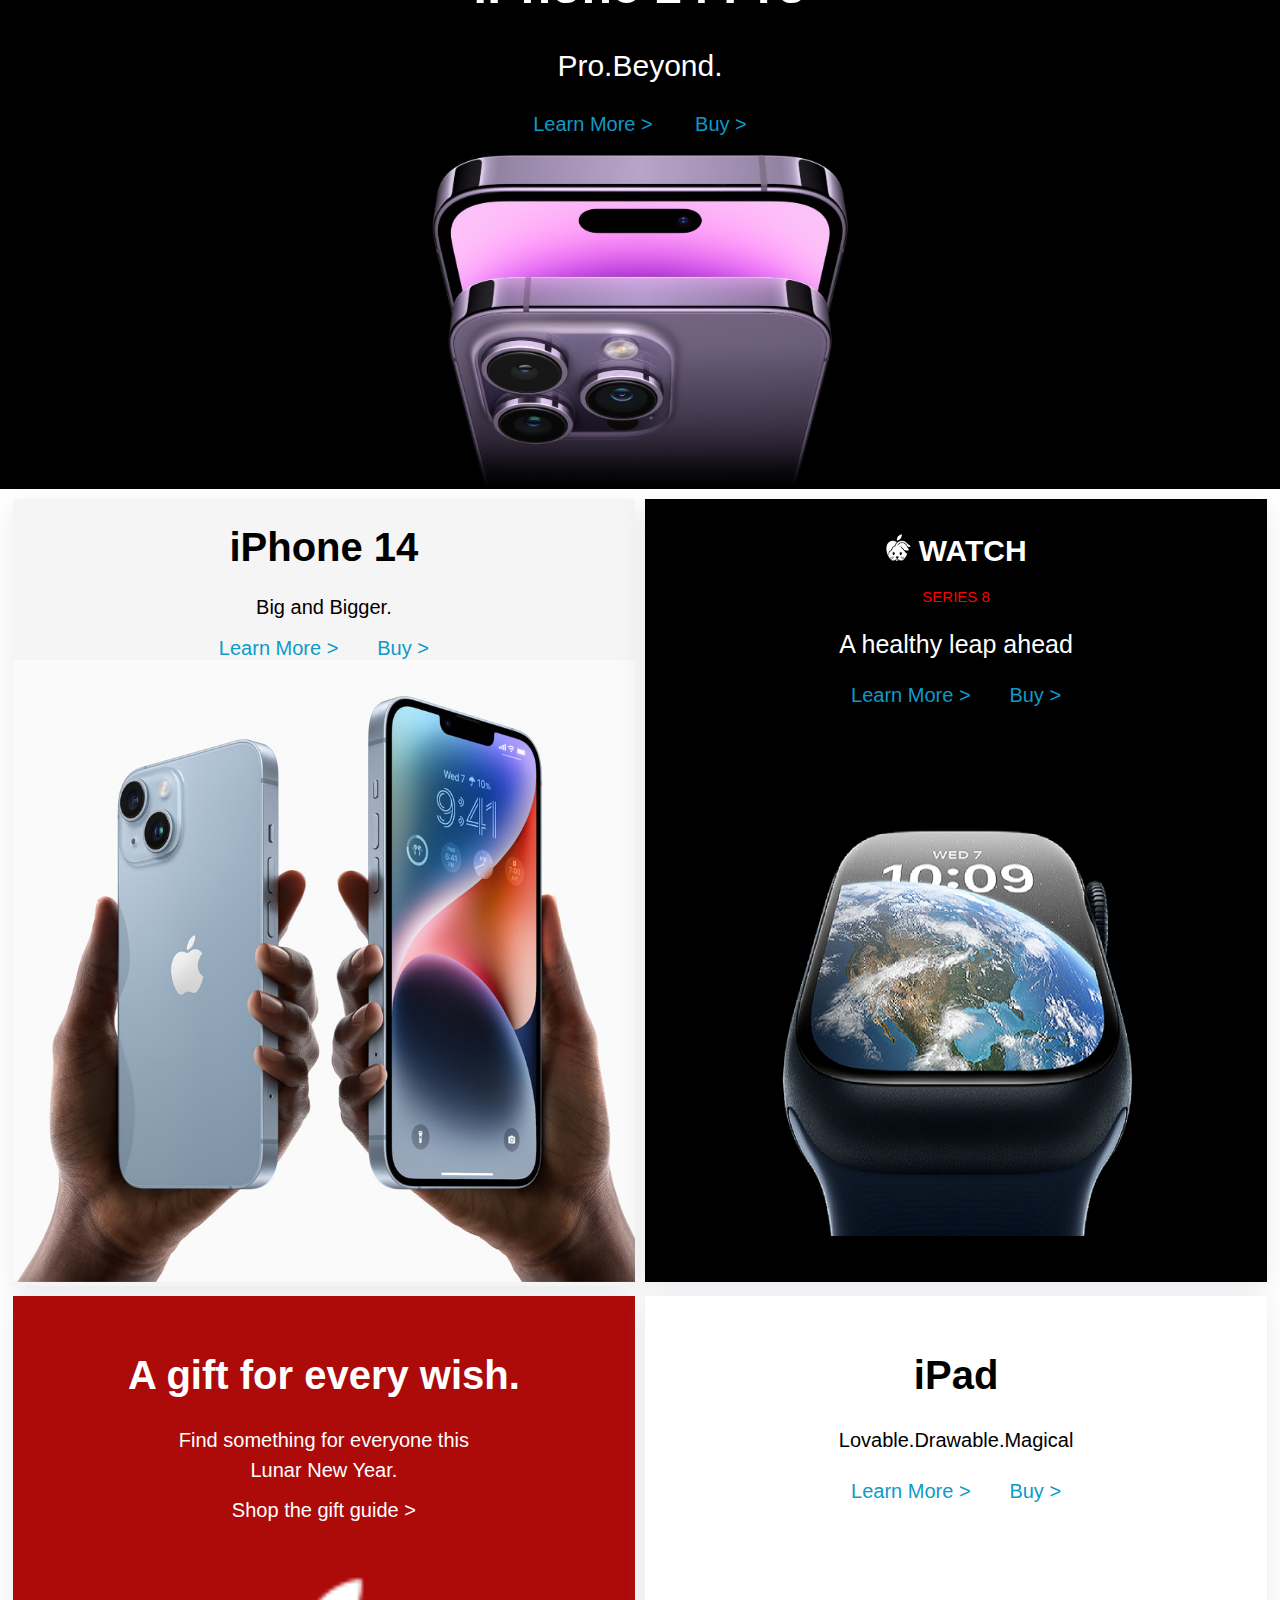
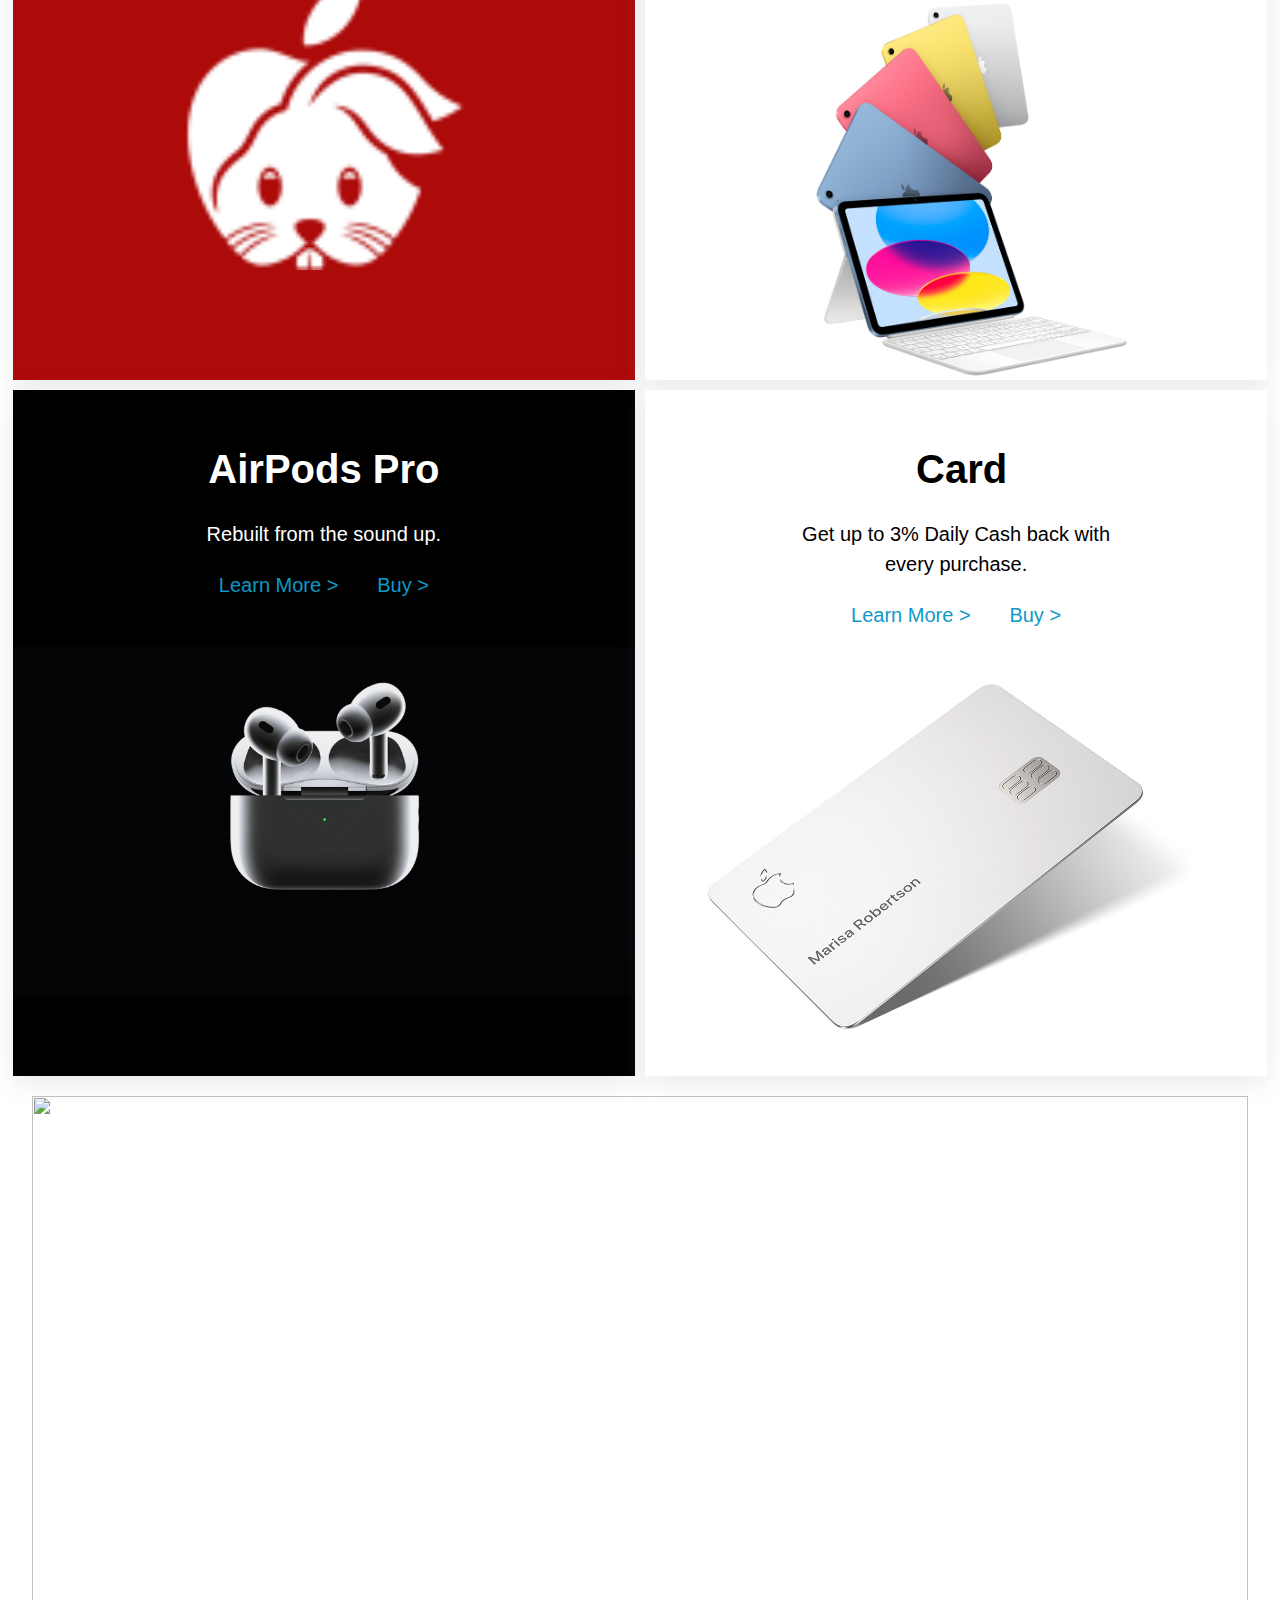
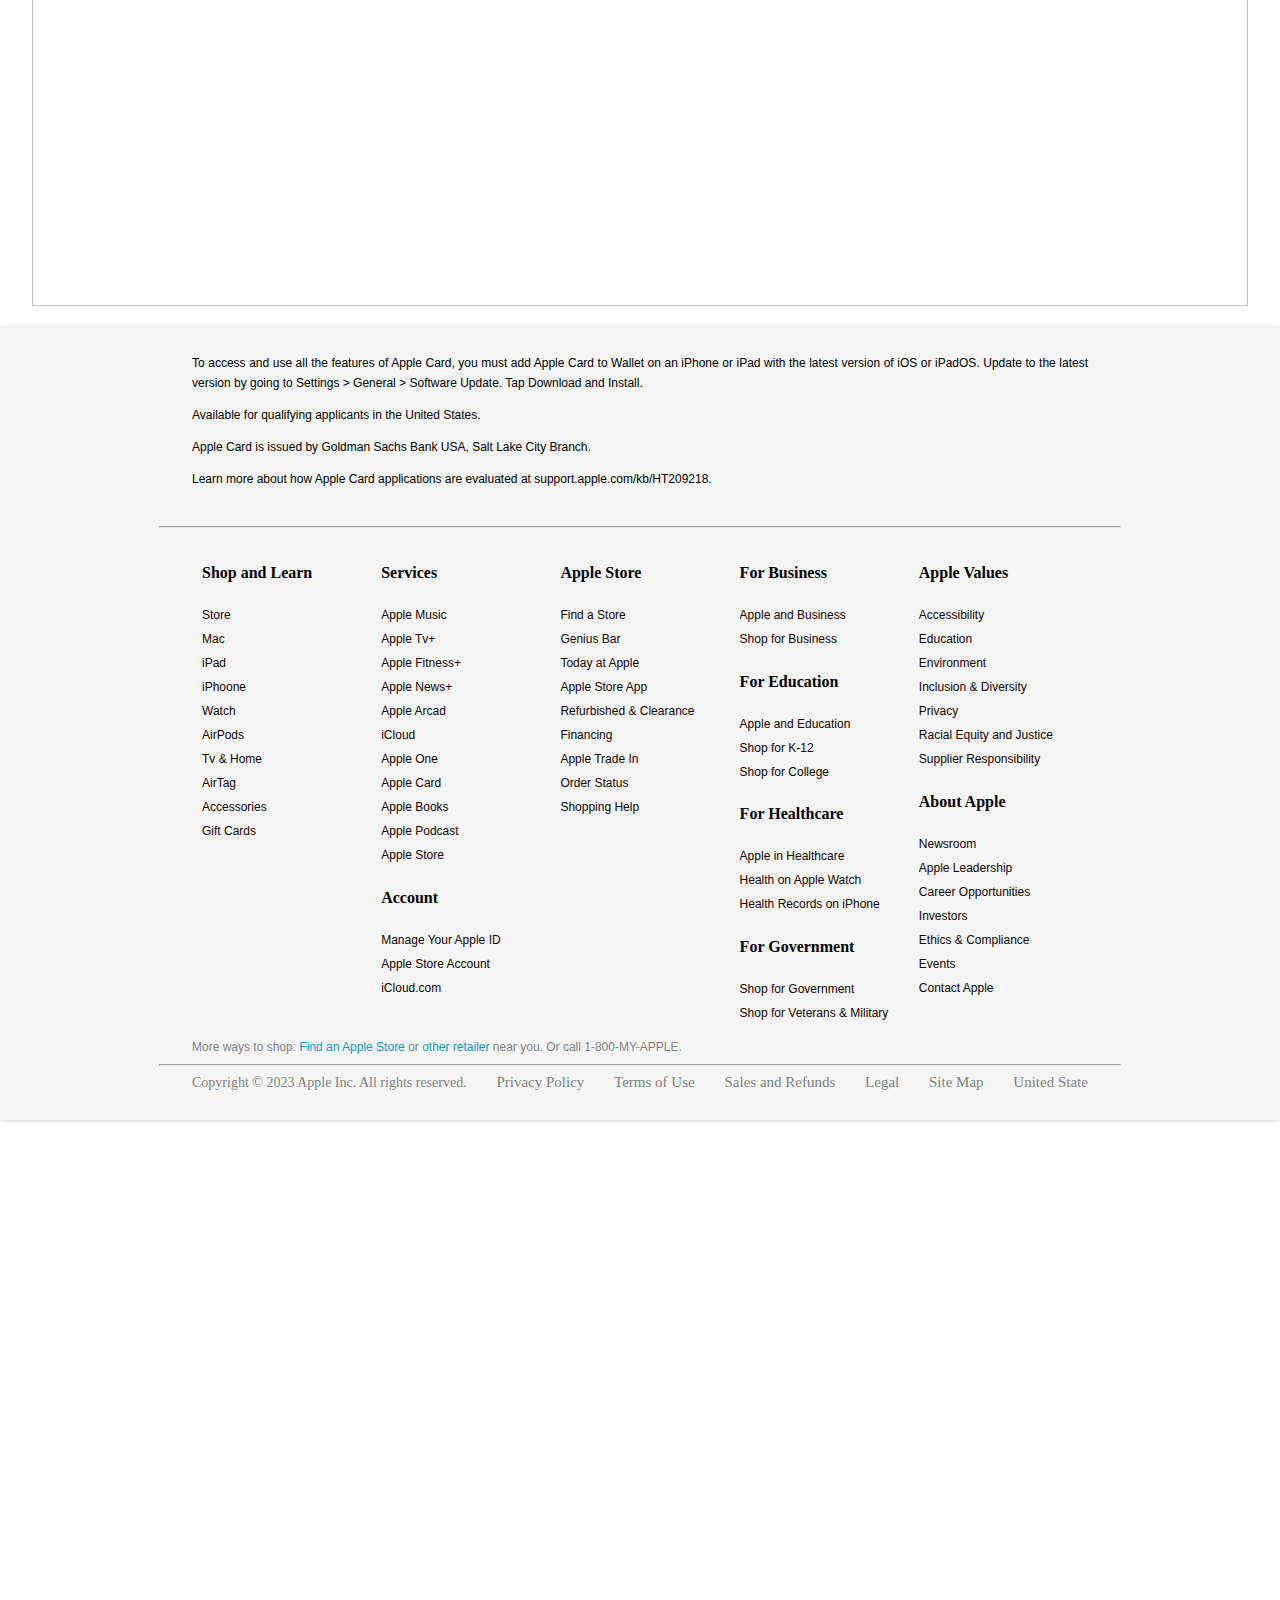
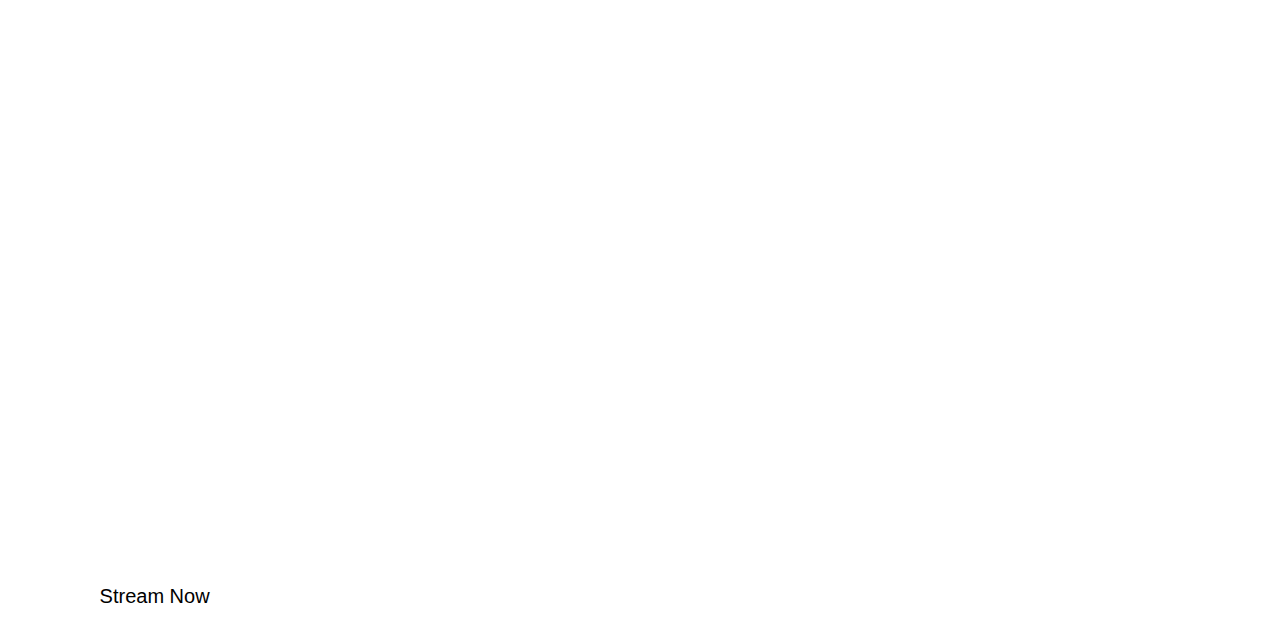
==== commit b2653ed1: "Day-4 work" ====
--- a/index.html
+++ b/index.html
@@ -31,8 +31,8 @@
             <img src="https://encrypted-tbn0.gstatic.com/images?q=tbn:ANd9GcRdVlORDmrOxH4MVlKzltXqwftvhRflN_vp7rpO8hmR8EfSs2rVssZeR1Rlc7HZNTLRSgk&usqp=CAU" alt="">
         </div>
         <div>
-            <a href="#">Login</a>
-            <a href="#">Register</a>
+            <a href="/Day-4/login.html">Login</a>
+            <a href="/Day-4/register.html">Register</a>
         </div> 
             
     </div>
--- a/style.css
+++ b/style.css
@@ -570,6 +570,8 @@
     padding: 5px 0px;
     text-decoration: none;
     color: rgb(18, 2, 2);
+    font-size: 12px;
+    font-family: Arial, Helvetica, sans-serif;
 }
 #links a:hover{
     text-decoration: underline;
